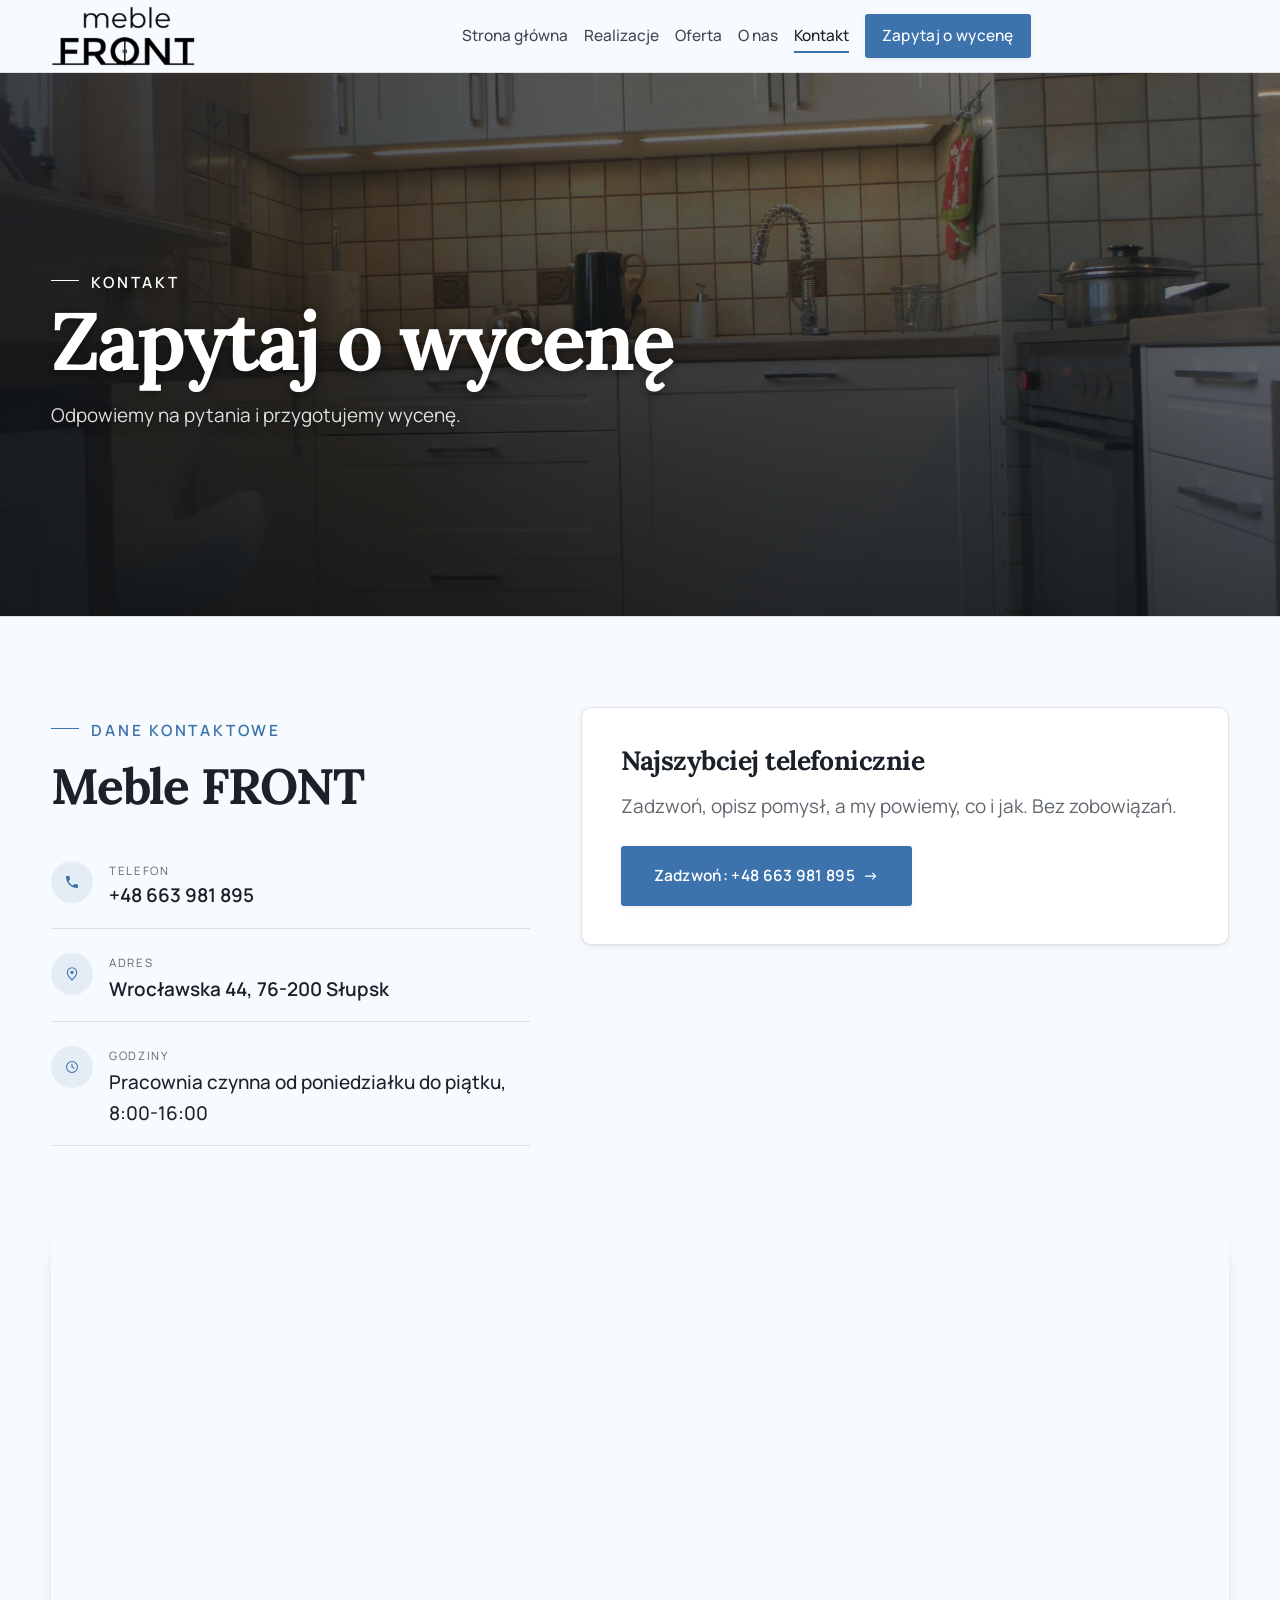
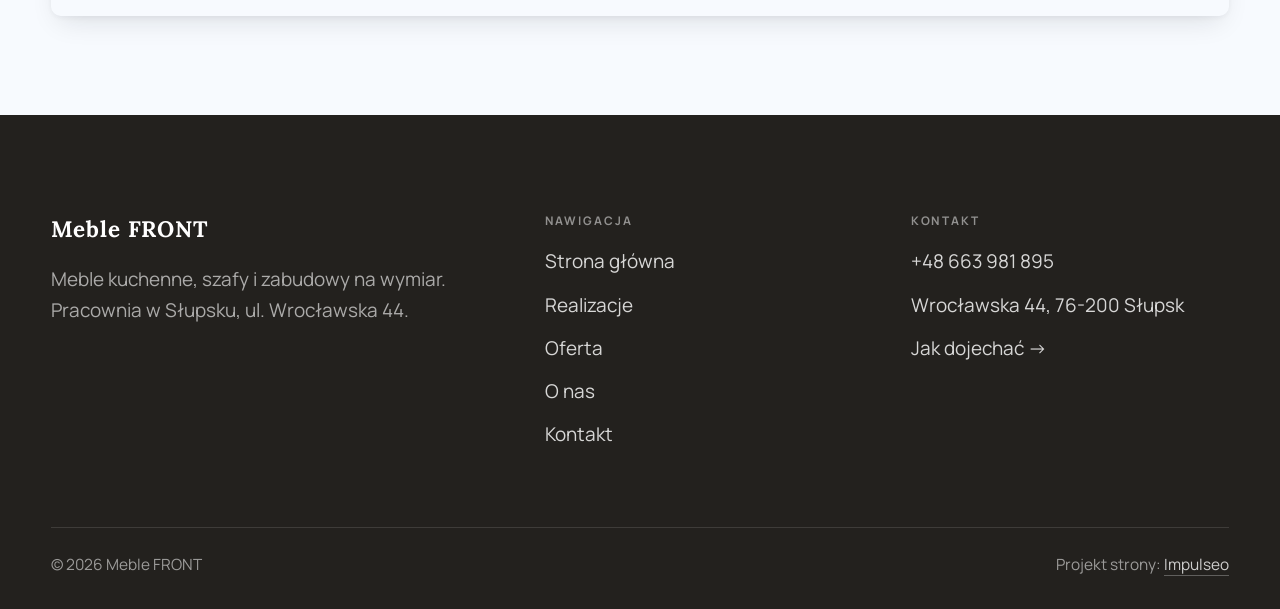
==== kontakt.html @ 60ea79e7 "Strona demo: meble-front-meble-na-wymiar" ====
<!DOCTYPE html>
<html lang="pl">
<head>
<meta charset="UTF-8">
<meta name="viewport" content="width=device-width, initial-scale=1.0">
<title>Kontakt - Meble FRONT</title>
<meta name="description" content="Kontakt Meble FRONT - Wrocławska 44, 76-200 Słupsk">
<link rel="preconnect" href="https://fonts.googleapis.com">
<link rel="preconnect" href="https://fonts.gstatic.com" crossorigin>
<link href="https://fonts.googleapis.com/css2?family=Lora:wght@500;600;700&family=Manrope:wght@400;500;600&display=swap" rel="stylesheet">
<link rel="stylesheet" href="assets/styles.css?v=2">
</head>
<body>

<header class="nav">
  <div class="wrap nav-inner">
    <a class="brand brand-has-logo" href="index.html"><img class="brand-logo" src="img/logo.png" alt="Meble FRONT"></a>
    <nav class="nav-links">
      <a href="index.html">Strona główna</a>
      <a href="realizacje.html">Realizacje</a>
      <a href="oferta.html">Oferta</a>
      <a href="o-nas.html">O nas</a>
      <a href="kontakt.html" class="active">Kontakt</a>
      <a href="kontakt.html" class="btn btn-accent">Zapytaj o wycenę</a>
    </nav>
    <button class="nav-toggle" aria-label="Menu"><span></span><span></span><span></span></button>
  </div>
</header>

<section class="pagehead">
  <img src="img/g5.jpg" alt="Meble FRONT - Zapytaj o wycenę">
  <div class="wrap">
    <span class="eyebrow">Kontakt</span>
    <h1>Zapytaj o wycenę</h1>
    <p>Odpowiemy na pytania i przygotujemy wycenę.</p>
  </div>
</section>
<section>
  <div class="wrap contact-grid">
    <div class="reveal">
      <span class="eyebrow">Dane kontaktowe</span>
      <h2 style="margin:var(--space-4) 0 var(--space-6)">Meble FRONT</h2>
      <div class="info-list">
        <div class="info-row"><div class="ic"><svg class="ico-tel" width="16" height="16" viewBox="0 0 24 24" fill="none" aria-hidden="true"><path d="M6.6 10.8a15.5 15.5 0 0 0 6.6 6.6l2.2-2.2a1 1 0 0 1 1-.24 11.4 11.4 0 0 0 3.6.58 1 1 0 0 1 1 1V20a1 1 0 0 1-1 1A17 17 0 0 1 3 4a1 1 0 0 1 1-1h3.5a1 1 0 0 1 1 1c0 1.25.2 2.46.58 3.6a1 1 0 0 1-.25 1l-2.23 2.2Z" fill="currentColor"/></svg></div><div><div class="lbl">Telefon</div><a class="val" href="tel:+48663981895">+48 663 981 895</a></div></div>
        <div class="info-row"><div class="ic"><svg class="ico-pin" width="16" height="16" viewBox="0 0 24 24" fill="none" aria-hidden="true"><path d="M12 21s7-6.1 7-11.5A7 7 0 0 0 5 9.5C5 14.9 12 21 12 21Z" stroke="currentColor" stroke-width="1.6" fill="none"/><circle cx="12" cy="9.5" r="2.4" fill="currentColor"/></svg></div><div><div class="lbl">Adres</div><div class="val">Wrocławska 44, 76-200 Słupsk</div></div></div>
        <div class="info-row"><div class="ic"><svg class="ico-clock" width="16" height="16" viewBox="0 0 24 24" fill="none" aria-hidden="true"><circle cx="12" cy="12" r="8.2" stroke="currentColor" stroke-width="1.6"/><path d="M12 7.5V12l3.2 1.9" stroke="currentColor" stroke-width="1.6" stroke-linecap="round"/></svg></div><div><div class="lbl">Godziny</div><div class="val" style="font-weight:500">Pracownia czynna od poniedziałku do piątku, 8:00-16:00</div></div></div>
      </div>
    </div>
    <div class="reveal">
      <div class="form">
        <h3 style="margin-bottom:var(--space-4)">Najszybciej telefonicznie</h3>
        <p class="muted" style="margin-bottom:var(--space-5)">Zadzwoń, opisz pomysł, a my powiemy, co i jak. Bez zobowiązań.</p>
        <a href="tel:+48663981895" class="btn btn-accent" style="justify-content:center">Zadzwoń: +48 663 981 895 <span class="arr">→</span></a>
      </div>
    </div>
  </div>
</section>
<section style="padding-top:0">
  <div class="wrap reveal">
    <iframe class="map" title="Meble FRONT - Słupsk" src="https://maps.google.com/maps?q=54.4583692%2C17.0209038&z=15&output=embed" loading="lazy" referrerpolicy="no-referrer-when-downgrade"></iframe>
  </div>
</section>

<footer>
  <div class="wrap">
    <div class="foot-grid">
      <div class="foot-brand">
        <div class="name">Meble FRONT</div>
        <p>Meble kuchenne, szafy i zabudowy na wymiar. Pracownia w Słupsku, ul. Wrocławska 44.</p>
      </div>
      <div class="foot-col">
        <h4>Nawigacja</h4>
        <a href="index.html">Strona główna</a>
        <a href="realizacje.html">Realizacje</a>
        <a href="oferta.html">Oferta</a>
        <a href="o-nas.html">O nas</a>
        <a href="kontakt.html">Kontakt</a>
      </div>
      <div class="foot-col">
        <h4>Kontakt</h4>
        <a href="tel:+48663981895">+48 663 981 895</a>
        <p>Wrocławska 44, 76-200 Słupsk</p>
        <a href="https://www.google.com/maps?cid=947977459326520490" target="_blank" rel="noopener">Jak dojechać →</a>
      </div>
    </div>
    <div class="foot-bot">
      <span>© 2026 Meble FRONT</span>
      <span>Projekt strony: <a class="foot-credit" href="https://impulseo.pl" target="_blank" rel="noopener">Impulseo</a></span>
    </div>
  </div>
</footer>


<script src="assets/main.js"></script>
</body>
</html>
---- assets/styles.css ----
/* ============================================================
   STOLBASZ — premium, architektoniczny B2B fit-out
   Jasna paleta, zero brązu. System wg premium-web-craft.
   Projekt strony: Impulseo (impulseo.pl)
   ============================================================ */

:root{
  /* PALETA — jasna, architektoniczna, chłodna */
  --paper:#F3F1EC;          /* główne tło */
  --paper-2:#E6E3DB;        /* sekcje alternatywne (chłodny jasny szary) */
  --paper-3:#E6E3DB;        /* delikatne wypełnienia */
  --ink:#23211E;            /* tekst główny — chłodny grafit */
  --ink-soft:#43403A;       /* nagłówki drugorzędne */
  --muted:#6C6860;          /* tekst poboczny */
  --line:rgba(35,33,30,.12);/* hairline */
  --accent:#8A6B3C;         /* stonowany petrol-slate — jedyny akcent */
  --accent-d:#6E5430;
  --accent-soft:rgba(138,107,60,.10);
  --dark:#23211E;           /* sekcje ciemne (stopka/CTA) */

  /* HOVER ZDJĘĆ — JEDEN standard dla całego silnika (decyzja K. 04.08.2026, artefakt z wariantami).
     Delikatny zoom 1.02 + rozjaśnienie. Dawne scale(1.05) ODRZUCONE: skakał kadr.
     Spoczynek lekko przygaszony, ale TYLKO tam, gdzie jest mysz (@media hover:hover) —
     na telefonie zdjęcia zostają w pełnej jasności. */
  --img-zoom:1.02;
  --img-rest:brightness(.95) saturate(.99);
  --img-hot:brightness(1.06) saturate(1.05);
  --img-dur:.55s;

  /* ODSTĘPY — skala 4/8 */
  --space-1:4px; --space-2:8px; --space-3:12px; --space-4:16px; --space-5:24px;
  --space-6:32px; --space-7:48px; --space-8:64px; --space-9:96px; --space-10:128px;

  /* TYPOGRAFIA — fluid clamp() (skala podbita 16.07.2026: większe, czytelniejsze litery — uwaga Adama) */
  --text-sm:clamp(.9rem,.87rem + .12vw,1rem);
  --text-base:clamp(1.08rem,1.04rem + .18vw,1.2rem);
  --text-lg:clamp(1.24rem,1.15rem + .34vw,1.44rem);
  --text-h3:clamp(1.34rem,1.22rem + .55vw,1.66rem);
  --text-h2:clamp(2.1rem,1.66rem + 2.1vw,3.1rem);
  --text-h1:clamp(2.9rem,2.1rem + 4vw,5.1rem);

  /* PROMIENIE — architektoniczne, raczej ostre */
  --r-sm:3px; --r-md:6px; --r-lg:10px;

  /* RUCH */
  --ease:cubic-bezier(.25,.46,.45,.94); --dur:.24s;

  /* CIENIE — miękkie, warstwowe */
  --sh-sm:0 1px 2px rgba(16,24,32,.04), 0 2px 8px rgba(16,24,32,.05);
  --sh-md:0 2px 6px rgba(16,24,32,.05), 0 12px 28px -8px rgba(16,24,32,.12);
  --sh-lg:0 6px 14px rgba(16,24,32,.07), 0 26px 56px -18px rgba(16,24,32,.22);

  --hairline:1px solid var(--line);

  --font-display:'Lora',serif;
  --font-body:'Manrope',sans-serif;
}

*{box-sizing:border-box;margin:0;padding:0}
html{scroll-behavior:smooth}
body{
  font-family:var(--font-body);
  font-size:var(--text-base);
  line-height:1.65;
  color:var(--ink);
  background:var(--paper);
  -webkit-font-smoothing:antialiased;
  text-rendering:optimizeLegibility;
}
img{max-width:100%;display:block}
a{color:inherit;text-decoration:none}

.wrap{width:min(92%,1180px);margin-inline:auto}
section{padding-block:clamp(52px,6.5vw,96px)}

h1,h2,h3{font-family:var(--font-display);font-weight:700;line-height:1.08;letter-spacing:-.02em;color:var(--ink)}
h1{font-size:var(--text-h1);letter-spacing:-.035em}
h2{font-size:var(--text-h2);letter-spacing:-.025em}
h3{font-size:var(--text-h3)}
/* MIARA — długość wiersza. WCAG 2.2 SC 1.4.8: max 80 znaków; Butterick: 45–90.
   68ch daje realnie 72–78 znaków polskiego tekstu, czyli z zapasem pod granicą.
   Wcześniej limit miał TYLKO <p> — <li>, <blockquote> i <dd> nie miały żadnego,
   i to jedyny powód, dla którego 23 bloki na dwóch oddanych stronach jadą po
   83–106 znaków w wierszu (pomiar 07.08.2026, bramka `miara`).
   ⚠️ Listy i definicje ograniczamy TYLKO bez klasy: `ul`/`ol` z klasą to u nas
   układ (siatki kafli, menu), a nie tekst ciągły — tam miarę wyznacza układ. */
:root{ --miara:68ch }
p{max-width:min(100%,var(--miara))}
blockquote,
ul:not([class])>li, ol:not([class])>li,
dl:not([class])>dd{max-width:min(100%,var(--miara))}

/* ⚠️ Świadomie BEZ wyjątku `.tile p,.card p,.svc p{max-width:none}`, choć nasuwa się sam:
   te akapity BYŁY już ograniczone (stare `p{max-width:65ch}`), więc „wyjątek" nie odblokowałby
   niczego nowego — tylko ROZLUŹNIŁ stan sprzed zmiany na wszystkich demach naraz.
   `figcaption` żadna z reguł wyżej nie dotyczy, więc też nie potrzebuje zwolnienia. */

/* ŁAMANIE. `balance` wyrównuje długości wierszy w nagłówku, `pretty` pilnuje ostatniego
   wiersza akapitu, żeby nie został w nim jeden wyraz. Obsługiwane od Chrome 117 /
   Safari 17.5; starsze przeglądarki po prostu ignorują tę własność.
   `text-wrap:pretty` nie występowało dotąd ANI RAZ w silniku ani w repo klientów. */
h1,h2,h3,.lead,.lede{text-wrap:balance}
p,li,blockquote,dd{text-wrap:pretty}

.eyebrow{
  font-family:var(--font-body);
  font-size:var(--text-sm);
  font-weight:600;
  letter-spacing:.18em;
  text-transform:uppercase;
  color:var(--accent);
  display:inline-flex;align-items:center;gap:var(--space-3);
}
/* flex:none + margin-top = kreska trzyma się PIERWSZEJ linii. Wcześniej align-items:center
   centrowało ją względem całego bloku i przy zawinięciu (długi kicker typu
   „…WNĘTRZ · LESZNO · OD 2019") druga linia lądowała z brzydkim wcięciem. */
.eyebrow{align-items:flex-start}
.eyebrow>*,.eyebrow{text-wrap:balance}   /* dlugi kicker lamal sie na sierote typu samo „2019" w drugiej linii */
.eyebrow::before{content:"";width:28px;height:1px;background:var(--accent);display:inline-block;flex:none;margin-top:.62em}

.muted{color:var(--muted)}
.lead{font-size:var(--text-lg);line-height:1.55;color:var(--ink-soft);max-width:50ch}

/* ---------- BUTTONS ---------- */
.btn{
  display:inline-flex;align-items:center;gap:var(--space-2);
  font-weight:600;font-size:var(--text-sm);letter-spacing:.02em;
  padding:var(--space-4) var(--space-6);
  border-radius:var(--r-sm);
  transition:transform var(--dur) var(--ease),box-shadow var(--dur) var(--ease),background var(--dur) var(--ease);
  cursor:pointer;border:1px solid transparent;
}
.btn-accent{background:var(--accent);color:#fff;box-shadow:var(--sh-sm)}
.btn-accent:hover{background:var(--accent-d);transform:translateY(-2px);box-shadow:var(--sh-md)}
.btn-accent:active{transform:translateY(0);box-shadow:var(--sh-sm)}
.btn-ghost{background:transparent;color:var(--ink);border-color:var(--line)}
.btn-ghost:hover{border-color:var(--accent);color:var(--accent);transform:translateY(-2px)}
.btn-light{background:#fff;color:var(--ink);box-shadow:var(--sh-sm)}
.btn-light:hover{transform:translateY(-2px);box-shadow:var(--sh-md)}
.btn .arr{transition:transform var(--dur) var(--ease)}
.btn:hover .arr{transform:translateX(4px)}

/* ---------- NAV ---------- */
.nav{
  position:sticky;top:0;z-index:50;
  background:color-mix(in srgb,var(--paper) 88%,transparent);
  backdrop-filter:saturate(140%) blur(10px);
  border-bottom:var(--hairline);
}
.nav-inner{display:flex;align-items:center;justify-content:space-between;gap:var(--space-5);height:72px}
/* ANTY-NACHODZENIE (K. 05.08.2026): długa nazwa firmy + przycisk z pełnym numerem nie mieściły się w pasku
   i flex ściskał linki PONIŻEJ ich treści - "Kontakt" wchodził na ramkę "Zadzwoń +48 ...". Teraz ustępuje
   nazwa marki (skrót wielokropkiem), a menu i przycisk nigdy się nie kurczą ani nie zachodzą na siebie. */
.brand{display:flex;flex-direction:column;line-height:1;min-width:0;flex:0 1 auto}
.brand .name{font-family:var(--font-display);font-weight:800;font-size:1.35rem;letter-spacing:.04em;white-space:nowrap;overflow:hidden;text-overflow:ellipsis}
.brand .sub{font-size:.62rem;letter-spacing:.34em;text-transform:uppercase;color:var(--muted);margin-top:5px;white-space:nowrap;overflow:hidden;text-overflow:ellipsis}
.nav-links{display:flex;align-items:center;gap:var(--space-6);flex:0 0 auto}
.nav-links a{font-size:var(--text-sm);font-weight:500;color:var(--ink-soft);position:relative;padding-block:4px;white-space:nowrap;transition:color var(--dur) var(--ease)}
.nav-links a::after{content:"";position:absolute;left:0;bottom:0;width:0;height:1.5px;background:var(--accent);transition:width var(--dur) var(--ease)}
.nav-links a:hover,.nav-links a.active{color:var(--ink)}
.nav-links a:hover::after,.nav-links a.active::after{width:100%}
.nav-links .btn{padding:var(--space-2) var(--space-5)}
/* przyciski w nav: właściwy kolor (przebij .nav-links a) + bez podkreślenia */
.nav-links a.btn-accent{color:#fff}
.nav-links a.btn-ghost,.nav-links a.btn-light{color:var(--ink)}
.nav-links a.btn::after{display:none}
.nav-toggle{display:none;background:none;border:none;cursor:pointer;flex-direction:column;gap:5px;padding:8px}
.nav-toggle span{width:24px;height:2px;background:var(--ink);transition:var(--dur)}
/* Ciasny zakres MIĘDZY menu mobilnym a pełnym pulpitem: zbijamy odstępy i nazwę marki,
   żeby wszystko zmieściło się naturalnie, zanim w ogóle dojdzie do skracania wielokropkiem. */
@media(max-width:1280px) and (min-width:921px){
  .nav-links{gap:var(--space-4)}
  .nav-links .btn{padding:var(--space-2) var(--space-4)}
  .brand .name{font-size:1.15rem}
}

/* ---------- HERO (split) ---------- */
.hero{position:relative;overflow:hidden;border-bottom:var(--hairline)}
.hero-grid{display:grid;grid-template-columns:1.05fr .95fr;gap:clamp(24px,4vw,60px);align-items:center;
  padding-block:clamp(36px,4.5vw,64px)}
.hero-copy .eyebrow{margin-bottom:var(--space-5)}
.hero-copy h1{margin-bottom:var(--space-5)}
.hero-copy .lead{margin-bottom:var(--space-7)}
.hero-actions{display:flex;flex-wrap:wrap;gap:var(--space-4)}
.hero-art{position:relative;aspect-ratio:4/3;border-radius:var(--r-lg);overflow:hidden;box-shadow:var(--sh-lg)}
.hero-art img{width:100%;height:100%;object-fit:cover}
.hero-art::after{content:"";position:absolute;inset:0;background:linear-gradient(180deg,transparent 55%,rgba(18,24,28,.28))}
.hero-badge{position:absolute;left:var(--space-5);bottom:var(--space-5);z-index:2;
  background:rgba(252,252,251,.94);backdrop-filter:blur(4px);
  border-radius:var(--r-md);padding:var(--space-4) var(--space-5);box-shadow:var(--sh-md);max-width:78%}
.hero-badge strong{display:block;font-family:var(--font-display);font-size:1rem;letter-spacing:-.01em}
.hero-badge span{font-size:var(--text-sm);color:var(--muted)}

/* ---------- HERO duży / kinowy (strona główna) ---------- */
.hero-cine{position:relative;min-height:clamp(560px,82vh,840px);min-height:clamp(560px,82svh,840px);display:flex;align-items:center;overflow:hidden;border-bottom:var(--hairline)}
.hero-cine>img{position:absolute;inset:0;width:100%;height:100%;object-fit:cover;z-index:0}
.hero-cine::after{content:"";position:absolute;inset:0;z-index:1;
  background:linear-gradient(95deg,rgba(13,18,23,.86) 0%,rgba(13,18,23,.64) 32%,rgba(13,18,23,.24) 62%,rgba(13,18,23,.04) 100%)}
.hero-cine .wrap{position:relative;z-index:2;padding-block:var(--space-8)}
.hero-cine .hero-copy{max-width:660px}
.hero-cine .eyebrow{color:#fff;margin-bottom:var(--space-5)}
.hero-cine .eyebrow::before{background:#fff}
.hero-cine h1{color:#fff;margin-bottom:var(--space-5);font-size:clamp(2.9rem,2rem + 4.4vw,5.2rem);text-wrap:balance}
.hero-cine .lead{color:rgba(255,255,255,.92);max-width:48ch;margin-bottom:var(--space-7)}
.hero-cine .hero-actions{display:flex;flex-wrap:wrap;gap:var(--space-4)}
/* NISKIE OKNO (laptop z dokiem i paskami przeglądarki ma ~700-780 px wysokości widoku):
   H1 do 5.2rem + długi lead nie mieściły się i przyciski wypadały POD krawędź ekranu -
   klient widział stronę bez ani jednego CTA. Skalujemy w dół, zamiast przycinać treść. */
@media(min-width:821px) and (max-height:820px){
  .hero-cine{min-height:clamp(520px,94svh,780px)}
  .hero-cine .wrap{padding-block:var(--space-6)}
  .hero-cine h1{font-size:clamp(2.2rem,1.5rem + 2.6vw,3.6rem);margin-bottom:var(--space-4)}
  .hero-cine .eyebrow{margin-bottom:var(--space-4)}
  .hero-cine .lead{margin-bottom:var(--space-5);max-width:44ch}
}
@media(max-width:680px){
  .hero-cine{min-height:clamp(520px,76vh,640px);min-height:clamp(520px,76svh,640px);align-items:flex-end}
  .hero-cine::after{background:linear-gradient(0deg,rgba(13,18,23,.9) 6%,rgba(13,18,23,.45) 55%,rgba(13,18,23,.25) 100%)}
  .hero-cine .wrap{padding-bottom:var(--space-9)}
  /* TELEFON (~90% oglądających): lead potrafił zająć 8 linii i zepchnąć CTA poza pierwszy ekran.
     Zwężamy interlinię i skalę - treści nie ucinamy, bo to ona sprzedaje. */
  .hero-cine .lead{font-size:.98rem;line-height:1.5;margin-bottom:var(--space-5)}
  .hero-cine .eyebrow{font-size:.72rem;letter-spacing:.13em;margin-bottom:var(--space-4)}
  .hero-cine .eyebrow::before{width:20px}
  .hero-cine h1{margin-bottom:var(--space-4)}
}

/* full-bleed hero variant (podstrony) */
.pagehead{position:relative;min-height:46vh;min-height:46svh;display:flex;align-items:flex-end;overflow:hidden;border-bottom:var(--hairline)}
.pagehead img{position:absolute;inset:0;width:100%;height:100%;object-fit:cover}
.pagehead::after{content:"";position:absolute;inset:0;background:linear-gradient(180deg,rgba(18,24,28,.25),rgba(18,24,28,.62))}
.pagehead .wrap{position:relative;z-index:2;padding-block:var(--space-9);color:#fff}
.pagehead h1{color:#fff;max-width:18ch}
.pagehead .eyebrow{color:#fff}
.pagehead .eyebrow::before{background:#fff}
.pagehead p{color:rgba(255,255,255,.86);margin-top:var(--space-4);max-width:54ch}

/* ---------- STRIP (pasek skrótów / liczby) ---------- */
.strip{background:var(--dark);color:#fff}
/* PASEK HASEŁ — standard 04.08.2026 (decyzja K.): 5 haseł w JEDNYM rzędzie, tekst WYŚRODKOWANY,
   węższe marginesy boczne niż reszta strony (pasek ma iść szerzej), równe wysokości kolumn. */
.strip .wrap{width:min(96%,1440px);display:grid;grid-template-columns:repeat(5,1fr);
  gap:var(--space-5);padding-block:var(--space-7);align-items:stretch}
.strip .item .k{font-family:var(--font-display);font-size:clamp(1.05rem,.82rem + .85vw,1.55rem);
  font-weight:800;letter-spacing:-.02em;color:#fff;line-height:1.18;text-wrap:balance}
.strip .item .v{font-size:var(--text-sm);color:rgba(255,255,255,.66);margin-top:var(--space-2);line-height:1.4}
.strip .item{border-left:2px solid var(--accent);padding-inline:var(--space-4);
  text-align:center;display:flex;flex-direction:column;justify-content:center}
/* liczba kolumn = liczba haseł, żeby ostatnie nie zostawało samo w drugim rzędzie.
   Klasę n-N nadaje multipage.py; domyślnie (bez klasy) pasek jest 5-kolumnowy. */
.strip.n-2 .wrap{grid-template-columns:repeat(2,1fr)}
.strip.n-3 .wrap{grid-template-columns:repeat(3,1fr)}
.strip.n-4 .wrap{grid-template-columns:repeat(4,1fr);gap:var(--space-6)}
.strip.n-4 .item .k{font-size:clamp(1.3rem,1rem + 1.1vw,2rem)}
.strip.n-6 .wrap{grid-template-columns:repeat(6,1fr);gap:var(--space-4)}
.strip.n-6 .item .k{font-size:clamp(.98rem,.8rem + .7vw,1.35rem)}
/* równe łamanie: zamiast "długa linia + jedno słowo" obie linie zbliżonej długości */
.strip .item .k{text-wrap:balance}

/* ---------- SECTION HEAD ---------- */
.head{max-width:48rem;margin-bottom:var(--space-8)}
.head.center{margin-inline:auto;text-align:center}
.head .eyebrow{margin-bottom:var(--space-4)}
.head h2{margin-bottom:var(--space-4)}
.head p{color:var(--muted);font-size:var(--text-lg);line-height:1.55}
.head.center p{margin-inline:auto}

/* ---------- INTRO SPLIT ---------- */
.split{display:grid;grid-template-columns:.92fr 1.08fr;gap:clamp(28px,5vw,80px);align-items:center}
.split.rev{grid-template-columns:1.08fr .92fr}
.split.rev .split-art{order:-1}
.split-art{position:relative;aspect-ratio:5/4;border-radius:var(--r-lg);overflow:hidden;box-shadow:var(--sh-lg)}
.split-art img{width:100%;height:100%;object-fit:cover}
.split-copy h2{margin-bottom:var(--space-5)}
.split-copy p+p{margin-top:var(--space-4)}
.split-copy .btn{margin-top:var(--space-6)}

/* ---------- SERVICES (zakres) ---------- */
.svc-grid{display:grid;grid-template-columns:repeat(auto-fit,minmax(280px,1fr));gap:var(--space-5)}
.svc{background:#fff;border:var(--hairline);border-radius:var(--r-md);padding:var(--space-7) var(--space-6);
  transition:transform var(--dur) var(--ease),box-shadow var(--dur) var(--ease),border-color var(--dur) var(--ease);
  position:relative;overflow:hidden}
.svc::before{content:"";position:absolute;left:0;top:0;width:3px;height:0;background:var(--accent);transition:height var(--dur) var(--ease)}
.svc:hover{transform:translateY(-4px);box-shadow:var(--sh-md);border-color:transparent}
.svc:hover::before{height:100%}
.svc .ic{font-family:var(--font-display);font-size:.8rem;font-weight:700;letter-spacing:.12em;color:var(--accent);margin-bottom:var(--space-4)}
.svc h3{margin-bottom:var(--space-3);font-size:1.22rem}
.svc p{color:var(--muted);font-size:var(--text-base);line-height:1.6}

/* big detailed service rows */
.svc-row{display:grid;grid-template-columns:.8fr 1.2fr;gap:clamp(20px,4vw,60px);align-items:center;padding-block:var(--space-8)}
.svc-row+.svc-row{border-top:var(--hairline)}
.svc-row.rev{grid-template-columns:1.2fr .8fr}
/* Naprzemienny układ wierszy oferty: co drugi wiersz ma zdjęcie po PRAWEJ.
   Było `order:-1` — martwy kod, bo zdjęcie i tak jest pierwszym dzieckiem w HTML,
   więc wszystkie wiersze wyglądały identycznie (zdjęcie zawsze z lewej), a `rev`
   zmieniało tylko szerokość kolumn. Znalezione 29.07.2026 przy różnicowaniu kierunków
   animacji (pomiar pozycji: art.mid 390/502 przy row.mid 756 — zawsze lewa strona). */
.svc-row.rev .svc-row-art{order:2}
.svc-row-art{aspect-ratio:4/3;border-radius:var(--r-md);overflow:hidden;box-shadow:var(--sh-md)}
.svc-row-art img{width:100%;height:100%;object-fit:cover}
.svc-row h3{font-size:1.5rem;margin-bottom:var(--space-4)}
.svc-row .num{font-family:var(--font-display);font-size:.85rem;font-weight:700;letter-spacing:.14em;color:var(--accent);display:block;margin-bottom:var(--space-3)}
.svc-row ul{list-style:none;margin-top:var(--space-4);display:flex;flex-direction:column;gap:var(--space-2)}
.svc-row li{position:relative;padding-left:var(--space-5);color:var(--muted);font-size:var(--text-base)}
.svc-row li::before{content:"";position:absolute;left:0;top:.62em;width:8px;height:1px;background:var(--accent)}

/* ---------- GALLERY (realizacje) ---------- */
.gallery{display:grid;grid-template-columns:repeat(12,1fr);gap:var(--space-4);grid-auto-rows:200px}
/* GALERIA MASONRY — pionowe zdjęcia (portrety beauty/wellness) bez przycinania: kolumny, height auto */
.gallery-masonry{column-count:3;column-gap:var(--space-4)}
@media(max-width:900px){.gallery-masonry{column-count:2}}
@media(max-width:560px){.gallery-masonry{column-count:1}}
.gallery-masonry .m-tile{break-inside:avoid;margin:0 0 var(--space-4);padding:0;position:relative;overflow:hidden;border-radius:var(--r-md);border:1px solid var(--line)}
.gallery-masonry .m-tile img{width:100%;height:auto;display:block}
.gallery-masonry .m-tile .cap{position:absolute;left:0;right:0;bottom:0;padding:var(--space-4);color:#fff;background:linear-gradient(0deg,rgba(0,0,0,.55),transparent);font-size:var(--text-sm)}
.gallery-masonry .m-tile .cap small{display:block;font-weight:400;opacity:.78;letter-spacing:.04em;text-transform:uppercase;font-size:.66rem;margin-top:3px}
.tile{position:relative;overflow:hidden;border-radius:var(--r-md);box-shadow:var(--sh-sm);
  transition:transform var(--dur) var(--ease),box-shadow var(--dur) var(--ease)}
.tile img{width:100%;height:100%;object-fit:cover;
  transition:transform var(--img-dur) var(--ease),filter var(--img-dur) var(--ease)}
.tile:hover{box-shadow:var(--sh-md)}
.tile .cap{position:absolute;left:0;right:0;bottom:0;padding:var(--space-5) var(--space-4) var(--space-4);
  background:linear-gradient(transparent,rgba(18,24,28,.78));color:#fff;
  font-size:var(--text-sm);font-weight:600;letter-spacing:.01em;
  opacity:0;transform:translateY(8px);transition:var(--dur) var(--ease)}
.tile:hover .cap{opacity:1;transform:translateY(0)}
.tile .cap small{display:block;font-weight:400;opacity:.78;letter-spacing:.04em;text-transform:uppercase;font-size:.66rem;margin-top:3px}
/* bento spans */
.t-wide{grid-column:span 6}
.t-tall{grid-column:span 6;grid-row:span 2}
.t-std{grid-column:span 6}
.t-third{grid-column:span 4}
.t-two3{grid-column:span 8}

/* ---------- TRUST / WIARYGODNOŚĆ ---------- */
.trust{background:var(--paper-2)}
.trust-grid{display:grid;grid-template-columns:repeat(auto-fit,minmax(240px,1fr));gap:var(--space-5);margin-top:var(--space-7)}
.trust-card{background:#fff;border-radius:var(--r-md);padding:var(--space-7) var(--space-6);box-shadow:var(--sh-sm);border-top:3px solid var(--accent)}
.trust-card .big{font-family:var(--font-display);font-size:clamp(1.8rem,1.3rem + 1.6vw,2.6rem);font-weight:800;letter-spacing:-.02em;color:var(--ink);line-height:1}
.trust-card h3{font-size:1.12rem;margin:var(--space-3) 0 var(--space-2)}
.trust-card p{color:var(--muted);font-size:var(--text-base);line-height:1.55}

/* ---------- CTA band ---------- */
.cta{background:var(--dark);color:#fff;position:relative;overflow:hidden}
/* telefon w CTA: na ciemnym tle biały (domyślnie), rodziny z JASNYM tłem CTA
   nadpisują to u siebie - wcześniej kolor siedział w stylu inline i wygrywał z rodziną. */
.cta .btn-ghost-cta{color:#fff;border-color:rgba(255,255,255,.3)}
.cta .wrap{display:grid;grid-template-columns:1.4fr .6fr;gap:var(--space-7);align-items:center;position:relative;z-index:2}
.cta h2{color:#fff;max-width:20ch}
.cta p{color:rgba(255,255,255,.74);margin-top:var(--space-4)}
.cta-actions{display:flex;flex-direction:column;gap:var(--space-3);align-items:flex-start}
.cta::before{content:"";position:absolute;right:-80px;top:-80px;width:360px;height:360px;border-radius:50%;
  background:radial-gradient(circle,var(--accent-soft),transparent 70%)}

/* ---------- CONTACT ---------- */
.contact-grid{display:grid;grid-template-columns:.85fr 1.15fr;gap:clamp(28px,4vw,56px);align-items:start}
.info-list{display:flex;flex-direction:column;gap:var(--space-2)}
.info-row{display:flex;gap:var(--space-4);align-items:flex-start;padding-block:var(--space-4);border-bottom:var(--hairline)}
.info-row .ic{flex:none;width:42px;height:42px;display:grid;place-items:center;border-radius:50%;
  background:var(--accent-soft);color:var(--accent);font-size:1.05rem}
.info-row .lbl{font-size:.72rem;letter-spacing:.14em;text-transform:uppercase;color:var(--muted)}
.info-row .val{font-weight:600;font-size:var(--text-base);margin-top:2px}
.info-row a.val:hover{color:var(--accent)}
.map{border:none;border-radius:var(--r-lg);box-shadow:var(--sh-md);width:100%;height:100%;min-height:380px;filter:grayscale(.2) contrast(1.02)}
.form{background:#fff;border:var(--hairline);border-radius:var(--r-lg);padding:clamp(24px,3vw,40px);box-shadow:var(--sh-sm)}
.form .fld{margin-bottom:var(--space-5)}
.form label{display:block;font-size:var(--text-sm);font-weight:600;margin-bottom:var(--space-2)}
.form input,.form textarea{width:100%;font-family:inherit;font-size:var(--text-base);color:var(--ink);
  padding:var(--space-4);border:var(--hairline);border-radius:var(--r-sm);background:var(--paper);transition:border-color var(--dur)}
.form input:focus,.form textarea:focus{outline:none;border-color:var(--accent);background:#fff}
.form textarea{resize:vertical;min-height:120px}
.form .note{font-size:var(--text-sm);color:var(--muted);margin-top:var(--space-3)}

/* ---------- FOOTER ---------- */
footer{background:var(--dark);color:#fff;padding-block:var(--space-9) var(--space-6)}
.foot-grid{display:grid;grid-template-columns:1.4fr 1fr 1fr;gap:var(--space-7);margin-bottom:var(--space-8)}
.foot-brand .name{font-family:var(--font-display);font-weight:800;font-size:1.4rem;letter-spacing:.04em}
.foot-brand p{color:rgba(255,255,255,.62);margin-top:var(--space-4);font-size:var(--text-base);max-width:38ch}
.foot-col h4{font-size:.74rem;letter-spacing:.16em;text-transform:uppercase;color:rgba(255,255,255,.5);margin-bottom:var(--space-4)}
.foot-col a,.foot-col p{display:block;color:rgba(255,255,255,.82);font-size:var(--text-base);margin-bottom:var(--space-3)}
.foot-col a:hover{color:#fff}
.foot-bot{border-top:1px solid rgba(255,255,255,.12);padding-top:var(--space-5);display:flex;justify-content:space-between;flex-wrap:wrap;gap:var(--space-3);
  font-size:var(--text-sm);color:rgba(255,255,255,.55)}
.foot-bot a:hover{color:#fff}
/* Podpis w stopce = klikalny link do impulseo.pl (31.07.2026). Ma być WIDOCZNIE klikalny,
   ale nie krzyczeć - stąd sam kolor jaśniejszy + delikatne podkreślenie na najeździe. */
.foot-bot a.foot-credit{color:rgba(255,255,255,.78);text-decoration:none;border-bottom:1px solid rgba(255,255,255,.28)}
.foot-bot a.foot-credit:hover{color:#fff;border-bottom-color:#fff}

/* ---------- REVEAL ---------- */
.reveal{opacity:0;transform:translateY(22px);transition:opacity .6s var(--ease),transform .6s var(--ease)}
.reveal.in{opacity:1;transform:none}

/* ---------- RESPONSIVE ---------- */
@media(max-width:920px){
  .hero-grid,.split,.split.rev,.svc-row,.svc-row.rev,.cta .wrap,.contact-grid,.foot-grid{grid-template-columns:1fr}
  .split.rev .split-art,.svc-row.rev .svc-row-art{order:0}
  .hero-art{aspect-ratio:16/10;max-height:420px}
  .strip .wrap,.strip.n-2 .wrap,.strip.n-3 .wrap,.strip.n-4 .wrap,.strip.n-6 .wrap{grid-template-columns:repeat(2,1fr);gap:var(--space-6)}
  .strip .item .k,.strip.n-6 .item .k{font-size:clamp(1.3rem,1.1rem + 1vw,2rem)}
  .gallery{grid-auto-rows:180px}
  .t-wide,.t-tall,.t-std,.t-third,.t-two3{grid-column:span 6}
  .t-tall{grid-row:span 1}
  .cta-actions{flex-direction:row;flex-wrap:wrap}
  .foot-grid{gap:var(--space-6)}
}
@media(max-width:680px){
  .nav-links{position:fixed;inset:72px 0 auto 0;background:var(--paper);flex-direction:column;align-items:stretch;
    gap:0;padding:var(--space-4) 6%;border-bottom:var(--hairline);box-shadow:var(--sh-md);
    transform:translateY(-120%);transition:transform var(--dur) var(--ease)}
  .nav-links.open{transform:translateY(0)}
  .nav-links a{padding-block:var(--space-4);border-bottom:var(--hairline)}
  .nav-links .btn{margin-top:var(--space-3);justify-content:center}
  .nav-toggle{display:flex}
  .strip .wrap,.strip.n-2 .wrap,.strip.n-3 .wrap,.strip.n-4 .wrap,.strip.n-6 .wrap{grid-template-columns:1fr}
  .gallery{grid-template-columns:repeat(6,1fr)}
  .foot-grid{grid-template-columns:1fr}
}
@media(prefers-reduced-motion:reduce){
  *{animation-duration:.01ms!important;transition:none!important}
  .reveal{opacity:1!important;transform:none!important}
  html{scroll-behavior:auto}
}

/* ============================================================
   PREMIUM LAYER — destylat deep-researchu branż (anty-AI, spokój).
   Zmienne STOLBASZ (--accent/--ink/--paper/--line/--dark). Ruch ledwo
   zauważalny, krzywa cubic-bezier(.16,.84,.44,1); prefers-reduced-motion
   pokryte blanketem wyżej. Karty hairline zamiast cieni = #1 sygnał „nie-AI".
   ============================================================ */

/* więcej oddechu między sekcjami (liderzy: 110-130px) */
section{padding-block:clamp(64px,8vw,128px)}

/* 1) Aksamitny reveal — dłuższa, miękka krzywa zamiast „skoku" */
.reveal{transition:opacity .9s cubic-bezier(.16,.84,.44,1),transform .9s cubic-bezier(.16,.84,.44,1);will-change:opacity,transform}
/* stagger TYLKO w galerii (tam pozycja = porządek dzieci) */
.gallery .reveal:nth-child(2){transition-delay:.07s}
.gallery .reveal:nth-child(3){transition-delay:.14s}
.gallery .reveal:nth-child(4){transition-delay:.21s}
.gallery .reveal:nth-child(5){transition-delay:.28s}
.gallery .reveal:nth-child(6){transition-delay:.35s}

/* 2) Hero STATYCZNY na .hero-cine — Ken Burns CAŁKIEM WYŁĄCZONY 26.06 (3. zgłoszenie Szymona).
   GENEZA: animowanie scale na <img> hero z teksturami (cegły/framugi) re-samplinguje obraz
   klatka po klatce → na części ekranów drobne drganie/shimmer = „heroshot się trzęsie".
   translateY usunięto wcześniej, scale-only + will-change/GPU NIE wystarczyły do GWARANCJI gładkości.
   Krzysztof zażądał pewności („make sure, że błąd się nie pojawi") > efekt. Zero animacji = 0% drgania.
   Delikatny zoom zostaje TYLKO w pełnoekranowych hero gastro/studio (hg-bg/hs-bg — tło, inny
   mechanizm, chwalone, nigdy nie zgłaszane). NIE wracać do KB na .hero-cine bez realnego testu
   na sprzęcie klienta — to ryzyko regresji „trzęsienia”. */
/* BEZPIECZNY "wow" na hero = jednorazowy FADE-IN (opacity), nie zoom.
   opacity nie dotyka bitmapy → gładkie na KAŻDYM zdjęciu/ekranie/GPU, zero ryzyka migotania.
   Geometryczny ruch (scale/translate) na .hero-cine jest ZAKAZANY (bramka pilnuje). */
@keyframes heroFade{from{opacity:0}to{opacity:1}}
.hero-cine>img{transform:none;animation:heroFade 1.1s ease-out both}

/* 3) Akcentowy hairline pod nagłówkiem sekcji, który „rysuje się" przy wejściu */
.head h2{position:relative;padding-bottom:18px}
.head h2::after{content:"";position:absolute;left:0;bottom:0;height:1px;width:0;background:var(--accent);transition:width 1s cubic-bezier(.16,.84,.44,1) .15s}
.head.center h2::after{left:50%;transform:translateX(-50%)}
.head.reveal.in h2::after,.head.center.reveal.in h2::after{width:54px}

/* 4) Karty HAIRLINE zamiast cieni/zaokrągleń (najmocniejszy anty-AI detal) */
.svc{background:transparent;border:1px solid var(--line);border-radius:var(--r-sm);box-shadow:none}
.svc:hover{box-shadow:none;border-color:var(--accent);transform:translateY(-3px)}
.trust-card{background:transparent;box-shadow:none;border:1px solid var(--line);border-top:2px solid var(--accent);border-radius:var(--r-sm)}
.tile{box-shadow:none;border-radius:var(--r-sm)}
.tile:hover{box-shadow:none}

/* 5) Sticky-nav kondensuje się po przewinięciu (sygnał dopracowania) */
.nav{transition:box-shadow .4s ease,background .4s ease}
.nav.is-stuck{box-shadow:0 1px 0 var(--line),0 14px 30px -24px rgba(0,0,0,.45)}
.nav-inner{transition:height .35s var(--ease)}
.nav.is-stuck .nav-inner{height:60px}

/* 6) MANIFESTO — pełnoekranowy cytat-bohater (zastępuje generyczne „Dlaczego my") */
.manifesto{background:var(--paper-2);text-align:center}
.manifesto .wrap{max-width:60rem}
.manifesto p{font-family:var(--font-display);font-style:italic;font-size:clamp(1.6rem,1rem + 2.4vw,2.8rem);line-height:1.32;color:var(--ink-soft);margin-inline:auto;max-width:26ch;position:relative;padding-top:var(--space-8)}
.manifesto p::before{content:"";position:absolute;top:0;left:50%;transform:translateX(-50%);width:54px;height:1px;background:var(--accent)}
.manifesto p span{color:var(--accent);font-style:italic}

/* 7) GATEWAYS — 3 duże bramy-zdjęcia (zamiast paska menu usług) */
.gateways{display:grid;grid-template-columns:repeat(3,1fr);gap:var(--space-4)}
.gateway{position:relative;aspect-ratio:3/4;overflow:hidden;border-radius:var(--r-sm);display:block}
.gateway img{width:100%;height:100%;object-fit:cover;
  transition:transform var(--img-dur) var(--ease),filter var(--img-dur) var(--ease)}
.gateway::after{content:"";position:absolute;inset:0;background:linear-gradient(180deg,transparent 38%,rgba(18,24,28,.74))}
/* ===== HOVER ZDJĘĆ — jedno miejsce dla WSZYSTKICH kafli ze zdjęciem (K. 04.08.2026) ===== */
@media(hover:hover){
  .tile img,.gateway img,.m-tile img{filter:var(--img-rest)}
  .tile:hover img,
  .gateway:hover img,
  .m-tile:hover img{transform:scale(var(--img-zoom));filter:var(--img-hot)}
}
.m-tile img{transition:transform var(--img-dur) var(--ease),filter var(--img-dur) var(--ease)}
.gateway .g-ttl{position:absolute;left:0;right:0;bottom:0;z-index:2;padding:var(--space-6) var(--space-5);color:#fff;font-family:var(--font-display);font-size:1.45rem;letter-spacing:-.01em;line-height:1.15}
.gateway .g-ttl small{display:block;font-family:var(--font-body);font-size:var(--text-sm);font-weight:400;opacity:.82;letter-spacing:.03em;margin-top:5px}
@media(max-width:760px){.gateways{grid-template-columns:1fr}.gateway{aspect-ratio:16/10}}

/* 8) LOGO klienta w nagłówku (gdy podane --logo) */
/* 52px domyślnie (feedback Bartka 06.07.2026: 40px ginęło, uwaga padła 3x; ~56px sprawdzone na żywym demie anna-borowiec-makeup) */
.brand-logo{height:64px;width:auto;max-width:300px;object-fit:contain;display:block}
.nav.is-stuck .brand-logo{height:52px}
@media(max-width:680px){.brand-logo{height:46px;max-width:210px}}


/* === RWD: nagłówki na wąskich ekranach (dodane 17.07.2026 razem z fixem clamp) ===
   Po przywróceniu działania clamp() dolna granica --text-h1 (2.9rem) rozpychała
   dokument przy długich polskich słowach na telefonach. Tu ją zjeżdżamy. */
@media (max-width:560px){
  :root{
    --text-h1:clamp(1.9rem, 1.15rem + 4.4vw, 2.7rem);
    --text-h2:clamp(1.5rem, 1rem + 3vw, 2.1rem);
  }
  .hero-cine h1{font-size:clamp(1.9rem, 1.15rem + 4.4vw, 2.7rem)}
  h1,h2{overflow-wrap:break-word}
}

/* GODZINY (godziny_grid z briefu) — dzień po lewej, godziny po prawej. Wcześniej BRAK stylu
   powodował sklejenie "Poniedziałek-Piątek8:00-20:00" (dodane 2026-07-21). Neutralne dla dem bez grafiku. */
.godz{display:flex;flex-direction:column;gap:2px;max-width:440px;margin-top:8px}
.godz-row{display:flex;justify-content:space-between;align-items:baseline;gap:24px;padding:10px 0;border-bottom:1px solid var(--line)}
.godz-row:last-child{border-bottom:0}
.godz-row b{font-weight:600;color:var(--ink)}
.godz-row span{color:var(--muted);white-space:nowrap}

/* === FAQ (lekcja 08.08.2026) ===
   Sekcja faq_klinika() trafia NIE tylko do rodziny „klinika" (multipage.py: także układ FACHOWCY),
   a style leżały wyłącznie w families/klinika.css — u hydraulika/dekarza FAQ renderowało się jako
   goła lista <details> z domyślnym trójkącikiem przeglądarki (wpadka: demo Instalatorstwo Gała).
   Dlatego baza. Rodzina może to nadpisać na wierzchu. */
.faq-list{max-width:48rem;margin:var(--space-8) auto 0;display:flex;flex-direction:column;gap:var(--space-3)}
.faq-item{border:1px solid var(--line);border-radius:var(--r-md);background:var(--paper);padding:var(--space-4) var(--space-5)}
.faq-item summary{font-family:var(--font-display);font-weight:600;color:var(--ink);cursor:pointer;list-style:none;display:flex;justify-content:space-between;gap:1rem}
.faq-item summary::-webkit-details-marker{display:none}
.faq-item summary::after{content:"+";color:var(--accent-d);font-weight:700;font-size:1.2rem;line-height:1}
.faq-item[open] summary::after{content:"-"}
.faq-item p{color:var(--ink-soft);font-size:var(--text-base);line-height:1.6;margin:var(--space-3) 0 0}

/* === rodzina: rzemioslo === */
/* ============================================================
   RODZINA: RZEMIOSŁO — stolarstwo, meble na wymiar, kamieniarstwo,
   granit, parapety, wnętrza premium (skórki: wood, stone, lux, modern).

   GENEZA (05.08.2026): ta rodzina była zmapowana w multipage.py (FAMILY),
   ale NIE MIAŁA pliku wyglądu — a silnik dokleja go tylko, jeśli istnieje.
   Skutek: meble, stolarka i kamieniarstwo dostawały NAJUBOŻSZY wariant
   strony w całym silniku (goły base), podczas gdy „fachowcy" mieli 181 linii
   wzbogacenia. Licznik próśb @claude (zmiany-raport.py) pokazał to jako
   największe skupisko skarg: „zrób w stylu Murago", „to jest strasznie
   monotonne i nudne", „przyłóż się", „proporcje się nie zgadzają, zbyt mały
   tekst", „układ naprzemienny", „mało przestrzeni zapełnionej".

   IDEA: rzemiosło sprzedaje się MATERIAŁEM i DETALEM, nie szybkością dojazdu.
   Stąd: duże kadry, powietrze wokół treści, editorial zamiast kart z ramkami,
   naprzemienny rytm sekcji. Zero nowych klas HTML — stylujemy to, co silnik
   już generuje (split / gateways / gallery / hero-cine), więc plik jest
   w 100% addytywny: nie dotyka innych rodzin i nie wymaga zmian w Pythonie.

   ⚠️ NIE RUSZAĆ: paska haseł (.strip .k/.v — reguła K. z 04.08: 5 obok siebie,
   wyśrodkowane) ani hoveru zdjęć (zoom 1.02 z base.css). Oba są ustalone.
   ============================================================ */

/* --- HERO: więcej powietrza, mocniejszy kontrast wielkości ---------------
   Agata/Mateusz wielokrotnie: „zbyt mały tekst", „mało przestrzeni".
   Rzemiosło znosi duży, spokojny nagłówek — to nie jest strona awaryjna. */
.hero-copy .lead{max-width:52ch;font-size:var(--text-lg);line-height:1.6}
.hero-copy h1{letter-spacing:-.025em;line-height:1.02}
.hero-copy .eyebrow{letter-spacing:.24em}
.hero-actions{margin-top:var(--space-7)}

/* --- SPLIT: rytm naprzemienny --------------------------------------------
   Mateusz wprost: „Zakres usług ma mieć układ naprzemienny". Co druga sekcja
   split odwraca kolumny — obraz raz z lewej, raz z prawej. Na wąskim ekranie
   kolejność wraca do naturalnej (opis pod zdjęciem). */
.split{gap:clamp(var(--space-6),5vw,var(--space-9));align-items:center}
.split:nth-of-type(even) .split-art{order:2}
.split:nth-of-type(even) .split-copy{order:1}
.split-copy h2{margin-bottom:var(--space-4)}
.split-copy p{max-width:56ch;line-height:1.7}
.split-art img{border-radius:var(--r-md)}
@media (max-width:860px){
  .split:nth-of-type(even) .split-art,
  .split:nth-of-type(even) .split-copy{order:initial}
}

/* --- GATEWAYS (kafle „Meble / Kuchnie / Szafy") --------------------------
   ⚠️ NIE STYLUJEMY. Sprawdzone wzrokowo 05.08.2026: .gateway to NIE karta
   tekstowa, tylko link-kafel ze zdjęciem (aspect-ratio 3/4, gradient, tytuł
   w bezwzględnym pozycjonowaniu na dole). Próba zrobienia z nich „editorial"
   (hairline + padding + przezroczyste tło) rozbiła komponent: kreski wisiały
   w pustce nad zdjęciami. Base.css robi to dobrze - zostawiamy.
   Jedyne, co dokładamy, to więcej powietrza między kaflami. */
.gateways{gap:var(--space-5)}

/* --- GALERIA: materiał na pierwszym planie -------------------------------
   Rzemiosło ocenia się z bliska, więc podnosimy rangę PODPISU (co to za
   materiał, co za detal) i dajemy kadrom trochę oddechu.
   ⚠️ CELOWO NIE ruszamy siatki galerii: silnik ma własny system proporcji
   (.tile z t-third / t-two3 + masonry dla zdjęć pionowych — patrz reguła
   „dopasuj proporcje"). Nadpisanie grid-template-columns rozjechałoby kadry. */
.gallery{gap:clamp(var(--space-4),2vw,var(--space-6))}
.gallery .cap{font-family:var(--font-display);font-size:var(--text-sm);
  letter-spacing:.02em;color:var(--ink-soft);margin-top:var(--space-3)}

/* --- SEKCJE: więcej światła ---------------------------------------------
   Wspólny mianownik skarg „mało przestrzeni" / „monotonne": sekcje siedziały
   zbyt ciasno, przez co wszystko zlewało się w jeden blok. */
section{padding-block:clamp(var(--space-8),7vw,var(--space-10))}
.head{max-width:64ch}
.head h2{letter-spacing:-.02em;line-height:1.08}
.head p{color:var(--muted);font-size:var(--text-lg);line-height:1.6;margin-top:var(--space-4)}
.head .eyebrow{margin-bottom:var(--space-4)}

/* --- CTA: bez krzyku ----------------------------------------------------- */
/* ⚠️ Tło CTA jest tu JASNE, a base.css ustawia .cta{color:#fff} - bez podmiany
   koloru tekst robi się biały na kremowym tle (kontrast 1.05, napis znika).
   Wykryte na demie Meble Seweryn 08.08.2026 - dotyczyło całej rodziny rzemioslo. */
.cta{background:var(--paper-2);color:var(--ink)}
.cta h2{letter-spacing:-.02em;color:var(--ink)}
.cta p{color:var(--muted)}
.cta .eyebrow{color:var(--accent)}
.cta .btn-light{background:var(--accent);color:#fff}
.cta .btn-ghost,.cta .btn-ghost-cta{color:var(--ink);border-color:var(--line)}
.cta-actions{margin-top:var(--space-6)}

/* ⚠️ Pasek haseł pod hero (.strip > .item > .k/.v) NIE jest tu stylowany
   świadomie - rządzi nim reguła z 04.08.2026 (5 haseł obok siebie,
   wyśrodkowane, równa wysokość) zapisana w base.css. Nie dublować. */

/* === MOTION LAYER v2 (silnik) === */
/* ============================================================
   MOTION LAYER v2 — warstwa RUCHU wspólna dla wszystkich rodzin (2026-07-26)
   ------------------------------------------------------------
   PO CO: dema były technicznie poprawne, ale statyczne („za mało efektowne",
   K. 26.07). Ta warstwa dokłada to, co dziś odróżnia stronę premium od
   porządnej: maskowane wejście nagłówków, zdjęcia odsłaniane kurtyną + zoom-out,
   parallax sterowany scrollem (CSS scroll-driven, zero JS w pętli scrolla),
   płynne przejścia MIĘDZY podstronami (View Transitions), stagger siatek.

   ZASADY BEZPIECZEŃSTWA (wynikają z realnych wpadek — NIE łamać):
   1. ⛔ ZERO ruchu geometrycznego na `.hero-cine>img` — skalowanie teksturowanej
      bitmapy = shimmer („heroshot się trzęsie", 3x Szymon). Hero rusza się TYLKO
      tekstem i tylko raz. Bramka predeploy tego pilnuje.
   2. Stan początkowy (ukrycie) ustawia ZAWSZE JavaScript przez klasę `.mt-on`
      na <html>. Bez JS / przy błędzie JS strona wygląda dokładnie jak przed tą
      warstwą — nigdy pusty ekran (wpadka Zmalovane 29.06).
   3. Używamy osobnych właściwości `scale:` / `translate:` zamiast `transform:` —
      dzięki temu wejście NIE kasuje istniejących hoverów (które jadą na transform).
   4. Każdy efekt „drogi" (parallax) tylko desktop + tylko gdy przeglądarka umie
      scroll-driven animations. Mobile dostaje sam fade/mask (bateria, jank).
   5. prefers-reduced-motion wyłącza wszystko (blanket w base.css + własne guardy).
   ============================================================ */

:root{
  --mt-ease:cubic-bezier(.16,.84,.44,1);
  --mt-step:70ms;          /* odstęp między kolejnymi elementami siatki */
}

/* ---------- 1) STAGGER — kolejne elementy siatki wchodzą po sobie ----------
   JS ustawia --i (numer w grupie). Podbita specyficzność (:nth-child(n)) bije
   sztywne delaye galerii z base.css, nie ruszając tamtego pliku. */
.reveal{transition-delay:calc(var(--i,0) * var(--mt-step))}
.gallery .reveal:nth-child(n),
.gateways .reveal:nth-child(n),
.svc-grid .reveal:nth-child(n){transition-delay:calc(var(--i,0) * var(--mt-step))}

/* dłuższy, bardziej „aksamitny" dojazd + delikatny zoom-out całej karty */
.mt-on .reveal{transition-duration:1s,1s}

/* ---------- 2) NAGŁÓWKI — wjazd linia po linii zza maski ----------
   JS dzieli tekst na realne linie (po pomiarze) i owija w .mt-line>i.
   Efekt „szuflady": litery wjeżdżają z dołu, obcięte krawędzią linii. */
/* 27.07.2026: zapas .08em był za mały - JS mierzy linie ZANIM doładuje się webfont, więc po
   podmianie fontu tekst rośnie i maska ucina dolną część linii (na telefonie widać było ucięte
   „pomiaru po montaż." nachodzące na akapit). Większy zapas + maska znika po wjeździe,
   bo wtedy nie jest już do niczego potrzebna. */
.mt-lines .mt-line{display:block;overflow:hidden;padding-bottom:.2em;margin-bottom:-.2em}
.mt-lines.mt-in .mt-line{animation:mt-unmask 0s linear 1.4s forwards}
@keyframes mt-unmask{to{overflow:visible}}
.mt-lines .mt-line > i{
  display:block;font-style:inherit;
  translate:0 108%;
  transition:translate 1.05s var(--mt-ease) var(--mt-d,0s);
}
.mt-lines.mt-in .mt-line > i{translate:0 0}

/* wariant awaryjny (nagłówek ma zagnieżdżony markup → nie dzielimy na linie) */
.mt-fade{opacity:0;translate:0 18px;transition:opacity .9s var(--mt-ease) var(--mt-d,0s),translate .9s var(--mt-ease) var(--mt-d,0s)}
.mt-fade.mt-in{opacity:1;translate:0 0}

/* ---------- 3) ZDJĘCIA — odsłanianie „kurtyną" + zoom-out do naturalnej skali ----
   clip-path jedzie od dołu do góry, jednocześnie obraz schodzi z 1.10 do 1.
   Uwaga: `scale:` (nie transform) → hover .tile:hover img{transform:scale(var(--img-zoom))}
   nadal działa i nie kłóci się z wejściem (standard hoveru: base.css, K. 04.08.2026). */
.mt-on .mt-ph > img,
.mt-on .mt-ph > picture > img{
  clip-path:inset(0 0 100% 0);
  scale:1.10;
  transition:clip-path 1.15s var(--mt-ease) var(--mt-d,0s),
             scale 1.6s var(--mt-ease) var(--mt-d,0s);
}
.mt-on .mt-ph.in > img,
.mt-on .in .mt-ph > img,
.mt-on .mt-ph.mt-in > img,
.mt-on .mt-ph.in > picture > img,
.mt-on .in .mt-ph > picture > img{clip-path:inset(0 0 0 0);scale:1}

/* ---------- 3b) KIERUNEK KURTYNY — RÓŻNICOWANY (29.07.2026, pomysł K.) ----------
   Było: KAŻDE zdjęcie na stronie odsłaniało się identycznie, z góry w dół. Przy 15 zdjęciach
   ten sam ruch 15 razy czyta się jak szablon.

   Research (Emil Kowalski „The Magic of Clip Path" + praktyka scroll-reveal):
   reveal ma być ODSŁONIĘCIEM treści, nie ozdobą — więc kierunek nie może być losowy.
   Losowanie przy każdym wejściu sprawia, że ta sama sekcja zachowuje się inaczej po powrocie
   i strona robi się nerwowa. Dlatego kierunek wynika Z UKŁADU (deterministycznie):

   • zdjęcie OBOK TEKSTU (split/oferta)  → kurtyna pozioma, jedzie OD STRONY TEKSTU ku zdjęciu:
     oko już tam wędruje, więc ruch kontynuuje czytanie zamiast z nim walczyć;
   • KAFLE W SIATCE  → lustrzanie: lewa kolumna odsłania się od lewej, prawa od prawej,
     środek pionowo. Siatka „otwiera się" na zewnątrz, zamiast 6 razy powtórzyć ten sam gest;
   • pojedyncze zdjęcie w treści → pionowo (zgodnie z kierunkiem przewijania).

   Jedna scena = jeden spójny system, nigdy 4 różne kierunki obok siebie.
   Technicznie: tylko clip-path + scale (kompozytor, bez layoutu), ten sam czas i easing
   co dotąd — zmienia się WYŁĄCZNIE oś. */
.mt-on .mt-ph[data-dir="right"] > img,
.mt-on .mt-ph[data-dir="right"] > picture > img{clip-path:inset(0 100% 0 0)}   /* widać najpierw lewą krawędź */
.mt-on .mt-ph[data-dir="left"] > img,
.mt-on .mt-ph[data-dir="left"] > picture > img{clip-path:inset(0 0 0 100%)}    /* widać najpierw prawą krawędź */
.mt-on .mt-ph[data-dir="up"] > img,
.mt-on .mt-ph[data-dir="up"] > picture > img{clip-path:inset(100% 0 0 0)}      /* wychodzi z dołu do góry */
.mt-on .mt-ph[data-dir] .in > img,
.mt-on .mt-ph[data-dir].in > img,
.mt-on .in .mt-ph[data-dir] > img,
.mt-on .mt-ph[data-dir].mt-in > img,
.mt-on .mt-ph[data-dir].in > picture > img,
.mt-on .in .mt-ph[data-dir] > picture > img{clip-path:inset(0 0 0 0)}
/* dryf skali w OSI kurtyny — obraz „dojeżdża" w tę samą stronę, w którą się odsłania.
   Bez tego pozioma kurtyna przy pionowym zoomie wygląda jak dwa niezgrane ruchy. */
.mt-on .mt-ph[data-dir="right"] > img{transform-origin:left center}
.mt-on .mt-ph[data-dir="left"] > img{transform-origin:right center}
.mt-on .mt-ph[data-dir="up"] > img{transform-origin:center bottom}

/* podpis kafla — delikatnie widoczny od razu, pełny na hover (mniej „martwych" kafli) */
.mt-on .tile .cap{opacity:.001}
.mt-on .tile.in .cap{opacity:.9;translate:0 0;transform:none}
.mt-on .tile.in:hover .cap{opacity:1}

/* ---------- 4) PARALLAX — sterowany scrollem, natywnym CSS (bez JS) ----------
   animation-timeline:view() = przeglądarka sama liczy postęp elementu w oknie.
   Zero listenerów scrolla → zero janku. Desktop only, tylko gdy wspierane. */
@supports (animation-timeline: view()){
  @media (prefers-reduced-motion:no-preference) and (min-width:900px){
    .mt-para{overflow:hidden}
    .mt-para > img{
      height:114%;
      position:relative;top:-7%;
      animation:mtPara linear both;
      animation-timeline:view();
      animation-range:cover 0% cover 100%;
      will-change:translate;
    }
    @keyframes mtPara{from{translate:0 -4.5%}to{translate:0 4.5%}}

    /* sekcje wchodzą z lekkim „oddechem" — zanika przy wyjeździe z ekranu */
    .mt-breathe{
      animation:mtBreathe linear both;
      animation-timeline:view();
      animation-range:entry 0% entry 70%;
    }
    @keyframes mtBreathe{from{opacity:.35}to{opacity:1}}
  }
}

/* ---------- 4b) ŻYWY NAGŁÓWEK — przenikanie kadrów ----------
   Warstwy leżą DOKŁADNIE na zdjęciu hero i różnią się tylko przezroczystością.
   ⛔ Żadnego scale/translate — to skalowanie bitmapy dawało migotanie na teksturach.
   Warstwy wstawia JS; bez niego nic się nie dzieje i nagłówek jest statyczny jak dotąd. */
.mt-hero-layer{
  position:absolute;inset:0;width:100%;height:100%;
  object-fit:cover;object-position:inherit;
  opacity:0;transition:opacity 1.6s ease-in-out;
  pointer-events:none;z-index:1;
}
/* ⚠️ KONIECZNE: warstwa jest zwykłym <img> wewnątrz hero, więc łapie ją reguła
   `.hero-cine > img{animation:heroFade both}` z base.css. Animacja CSS ma pierwszeństwo przed
   zwykłymi deklaracjami — trzymała przezroczystość na klatce startowej i przenikanie nie działało.
   Zdejmujemy JEDYNIE to jednorazowe pojawienie się (heroFade), celowo BEZ !important, żeby
   rodziny z delikatnym zoomem tła (gastro/auto/dom/studio) mogły go warstwie przekazać. */
.hero-cine > img.mt-hero-layer{animation:none}
.mt-hero-layer.mt-show{opacity:1}
/* gdy pokazujemy kadr z rotacji, oryginalne zdjęcie zostaje pod spodem (nigdy nie znika
   całkowicie — gdyby warstwa nie doszła, pod spodem zawsze jest pełne zdjęcie) */
img[data-rotate].mt-under{opacity:1}
/* treść nagłówka musi zostać NAD warstwami */
.hero-cine > .wrap,.hero-cine .hero-copy,
.hg-copy,.ha-copy,.hd-copy,.hs-copy,.hf-copy,.hk-copy,.hero-spa .wrap{position:relative;z-index:3}
/* 🔴 FIX 31.07.2026 (zgłoszenie K. na demie M4M): przy zmianie kadru ZNIKAŁ napis w nagłówku.
   Powód: warstwa rotacji miała z-index:1, czyli leżała NAD przyciemnieniem (z-index:-1) i - w
   rodzinie „fachowcy" - nad panelem z tekstem (.hf-panel nie miał własnego z-index, więc szedł
   normalnym flow). Efekt: kadr się pojawiał i zasłaniał tytuł, kadr znikał i tytuł wracał.
   Naprawa jest dwustronna, żeby nie zależeć od jednej reguły:
   1) warstwa ląduje DOKŁADNIE tam, gdzie zdjęcie tła danej rodziny (z-index:-2),
   2) wszystkie kontenery treści nagłówka dostają twardy z-index:3.
   Skutek: zmieniają się WYŁĄCZNIE zdjęcia w tle, napis stoi nieruchomo cały czas.
   (hero-cine nie ruszamy - tam img ma z-index:0, a ::after/wrap leżą wyżej i działało dobrze.) */
.hero-fach > img.mt-hero-layer,.hero-gastro > img.mt-hero-layer,.hero-auto > img.mt-hero-layer,
.hero-dom > img.mt-hero-layer,.hero-studio > img.mt-hero-layer{z-index:-2}
.hf-panel,.hf-inner,.hd-panel,.hk-panel,.ha-inner,.hs-inner,.hg-inner{position:relative;z-index:3}
@media(prefers-reduced-motion:reduce){
  .mt-hero-layer{display:none}
}

/* ---------- 5) PRZEJŚCIA MIĘDZY PODSTRONAMI (View Transitions) ----------
   Klik w menu przestaje być białym mignięciem — strony przenikają, a pasek
   nawigacji zostaje w miejscu (nazwany element). Przeglądarki bez wsparcia
   nawigują normalnie — zero ryzyka. */
@view-transition{navigation:auto}
@media (prefers-reduced-motion:no-preference){
  ::view-transition-old(root){animation:mtVtOut .26s ease both}
  ::view-transition-new(root){animation:mtVtIn .42s var(--mt-ease) both}
  @keyframes mtVtOut{from{opacity:1}to{opacity:0}}
  @keyframes mtVtIn{from{opacity:0}to{opacity:1}}
}
.nav{view-transition-name:mt-nav}
footer{view-transition-name:mt-foot}

/* ---------- 6) PASEK POSTĘPU CZYTANIA — 2px w kolorze marki ----------
   Też scroll-driven (bez JS). Wstawiany przez JS tylko gdy przeglądarka umie. */
.mt-progress{
  position:fixed;top:0;left:0;z-index:60;
  height:2px;width:100%;
  background:var(--accent);
  transform-origin:0 50%;
  scale:0 1;
  pointer-events:none;
}
@supports (animation-timeline: scroll()){
  .mt-progress{animation:mtProg linear both;animation-timeline:scroll(root block)}
  @keyframes mtProg{from{scale:0 1}to{scale:1 1}}
}

/* ---------- 7) PRZYCISKI — przelot światła + magnes (JS) ----------
   Nakładka jest przezroczysta i przelotowa → NIE zmienia kontrastu tekstu
   (kontrasty WCAG policzone dla wszystkich rodzin zostają w mocy). */
.btn{position:relative;overflow:hidden;isolation:isolate}
.btn::after{
  content:"";position:absolute;inset:0;z-index:-1;pointer-events:none;
  background:linear-gradient(100deg,transparent 32%,rgba(255,255,255,.20) 50%,transparent 68%);
  translate:-120% 0;
}
@media (prefers-reduced-motion:no-preference){
  .btn:hover::after{translate:120% 0;transition:translate .75s var(--mt-ease)}
}
.btn{transition:transform var(--dur) var(--ease),box-shadow var(--dur) var(--ease),
               background var(--dur) var(--ease),translate .25s ease-out}

/* ---------- 8) LINKI NAWIGACJI / LISTY — mikro-detale ---------- */
.mt-on .svc,.mt-on .trust-card{transition:transform .5s var(--mt-ease),border-color .35s ease,box-shadow .35s ease}
.mt-on .svc:hover{transform:translateY(-4px)}

/* kotwice nie chowają się pod przyklejonym paskiem */
:target,[id]{scroll-margin-top:96px}

/* ---------- 9) LICZBY (count-up) ---------- */
.mt-num{font-variant-numeric:tabular-nums}

/* ---------- 9b) ZWALNIANIE WARSTW GPU (27.07 — zgłoszenie „zamula na komputerze") ----------
   `.reveal{will-change:opacity,transform}` z base.css każe przeglądarce trzymać dla KAŻDEGO
   pojawiającego się elementu osobną warstwę w pamięci karty graficznej. Deklaracja jest stała —
   warstwa nigdy nie jest zwalniana, więc na typowej podstronie wisi ich ~26 przy ~157 elementach.
   Na komputerze ze zintegrowaną grafiką to realny koszt (pamięć + praca kompozytora).
   Element, który już wjechał, nie będzie się więcej animował → warstwa jest zbędna.
   ⚠️ KLUCZOWE: NIE wolno tego wiązać z klasą `.in` — ona pojawia się w chwili STARTU przejścia,
   więc zdjęlibyśmy warstwę dokładnie wtedy, gdy jest potrzebna. Klasę `mt-settled` dokłada JS
   dopiero po `transitionend`, czyli gdy ruch faktycznie się skończył. Brak JS = zostaje jak było. */
.reveal.mt-settled{will-change:auto}
.mt-settled > img,.mt-settled > picture > img{will-change:auto}

/* ---------- 10) WYŁĄCZNIK GLOBALNY ----------
   Gdy user woli mniej ruchu — zdejmujemy wszystko, łącznie ze scroll-driven
   (blanket z base.css nie obejmuje animation-timeline). */
@media (prefers-reduced-motion:reduce){
  .mt-lines .mt-line > i{translate:0 0}
  .mt-fade{opacity:1;translate:0 0}
  .mt-on .mt-ph > img,.mt-on .mt-ph > picture > img{clip-path:none;scale:1}
  .mt-para > img{animation:none;height:100%;top:0}
  .mt-breathe{animation:none}
  .mt-progress{display:none}
  .mt-on .tile .cap{opacity:0}
}


/* === HERO-FIT (29.07.2026) — hero DOPASOWUJE SIĘ do wysokości okna =========================
   Zgłoszenie K. 29.07: na jego laptopie przyciski CTA w hero były ucięte dolną krawędzią
   (Modern House). Pomiar headless (1512x879 → realny widok 792 px): dolna krawędź CTA
   wypadała 123 px POD ekranem. Nawet przy maksymalnym oknie (982) było -20 px.

   DLACZEGO POPRZEDNI FIX NIE DZIAŁAŁ: 27.07 dołożyliśmy @media(max-height:820px) — próg.
   Widok K. ma ~792-895 px, czyli TUŻ NAD progiem → reguła w ogóle się nie włączała.
   Progi są kruche: każdy inny laptop/dok/pasek zakładek przesuwa granicę.

   ROZWIĄZANIE: zero progów. Każdy rozmiar, który decyduje o wysokości hero (typografia,
   odstępy, padding), dostaje `min(dotychczasowa-wartość, X svh)` — czyli na wysokim ekranie
   nic się nie zmienia, a im niższe okno, tym płynniej mniejsze. Treści NIE ucinamy.

   Doklejane na SAM KONIEC styles.css (po motion) → wygrywa kaskadę, nie rusza reguł w miejscu.
   Weryfikacja: tools-retrofit/measure_fold.py (mierzy zapas pod CTA dla 720/800/879/982). */

/* ---------- HERO KINOWY (strona główna, rodziny „editorial") ---------- */
.hero-cine .wrap{padding-block:min(var(--space-8),4svh)}
.hero-cine .eyebrow{margin-bottom:min(var(--space-5),2svh)}
.hero-cine h1{font-size:min(clamp(2.9rem,2rem + 4.4vw,5.2rem),7.6svh);
  margin-bottom:min(var(--space-5),2.4svh)}
.hero-cine .lead{font-size:min(1.125rem,2.3svh);line-height:1.55;
  margin-bottom:min(var(--space-7),3.2svh)}

/* ---------- HERO FACHOWCY — wariant A (pełny ekran) ---------- */
.hf-panel{padding-top:min(clamp(6.5rem,13vh,9rem),11svh);
  padding-bottom:min(clamp(2.6rem,6vh,3.6rem),4svh)}
.hf-title{font-size:min(clamp(2.3rem,1.6rem + 3.2vw,4.3rem),7svh);
  margin-top:min(var(--space-4),1.8svh);margin-bottom:min(var(--space-4),1.8svh)}
.hf-lead{font-size:min(1.18rem,2.3svh);line-height:1.5}
.hf-phone{margin-top:min(var(--space-6),2.8svh);margin-bottom:min(var(--space-5),2.2svh)}
.hf-phone-num{font-size:min(clamp(2rem,1.5rem + 2.4vw,3.05rem),5.2svh)}
.hf-trust{margin-top:min(var(--space-6),2.6svh);padding-top:min(var(--space-4),1.6svh)}

/* Telefon: tam liczy się czytelność, nie upychanie — skalowanie wysokością wyłączone,
   bo przy 844 px wysokości ekranu svh-limity zaczęłyby zmniejszać tekst bez potrzeby. */
@media(max-width:680px){
  .hero-cine h1{font-size:clamp(1.9rem,1.15rem + 4.4vw,2.7rem)}
  .hero-cine .lead{font-size:.98rem}
  .hf-title{font-size:clamp(2.1rem,1.6rem + 3.2vw,3rem)}
  .hf-lead{font-size:1rem}
  .hf-phone-num{font-size:clamp(1.9rem,1.5rem + 2.4vw,2.5rem)}
}
/* === /HERO-FIT === */


/* === auto-paleta z marki klienta (źródło: bank palet (skórka dawała brąz)) === */
:root{--accent:#3C73AD;--accent-d:#275E96;--accent-soft:rgba(60,115,173,0.10);--paper:#F7FAFE;--paper-2:#EBF1F7;--paper-3:#E0E7EF;--ink:#1A2129;--ink-soft:#404953;--muted:#757D85;--line:rgba(26,33,41,.12);}
.btn-accent{color:#fff}
.nav .nav-links a.btn-accent{color:#fff}
.btn-accent[data-accent-d],.cta-d .btn-accent{color:#fff}


/* ============================================================
   DODANE PO BUILDZIE (demo Meble FRONT)
   1. Sekcja opinii - multipage nie generuje jej dla rzemiosła,
      a firma ma 39 realnych opinii i 4,9 w Google.
   2. transition na zdjęciach - bramka wyglądu: „najechanie nic nie robi".
   3. cień pod podpisami na zdjęciach - zmierzony kontrast 1.17:1.
   ============================================================ */
.opinie{background:var(--paper-2)}
.opinie .head{margin-bottom:var(--space-7)}
.opinie .head p{color:var(--muted);max-width:56ch;margin-inline:auto}
.opinie-grid{display:grid;grid-template-columns:repeat(3,1fr);gap:var(--space-5)}
.op-card{background:var(--paper);border:var(--hairline);border-radius:var(--r-md);
  padding:var(--space-6);display:flex;flex-direction:column;gap:var(--space-4);
  box-shadow:var(--sh-sm)}
.op-star{color:var(--accent);display:inline-flex;gap:2px;line-height:0}
.op-star svg{display:block}
.op-card blockquote{font-family:var(--font-display);font-size:var(--text-base);
  line-height:1.62;color:var(--ink-soft)}
.op-autor{margin-top:auto;font-size:var(--text-sm);color:var(--muted);
  letter-spacing:.04em;text-transform:uppercase;font-size:.72rem}
.opinie-stopka{margin-top:var(--space-7);text-align:center}
@media (max-width:900px){.opinie-grid{grid-template-columns:1fr}}

.tile img,.gateway img,.m-tile img,.gallery img{
  transition:transform var(--img-dur) var(--ease),filter var(--img-dur) var(--ease)}
.tile .cap,.gallery-masonry .m-tile .cap{
  background:linear-gradient(0deg,rgba(0,0,0,.62),rgba(0,0,0,.28) 55%,transparent);
  text-shadow:0 1px 3px rgba(0,0,0,.65)}
.gateway .g-ttl{text-shadow:0 2px 6px rgba(0,0,0,.55)}

/* Hover zdjęć MUSI mieć własne transition także wtedy, gdy warstwa ruchu (.mt-ph)
   ustawia swoje przejścia dla clip-path/scale - inaczej najechanie zmienia kadr skokowo. */
.mt-on .mt-ph > img,
.mt-on .mt-ph > picture > img{
  transition:clip-path 1.15s var(--mt-ease) var(--mt-d,0s),
             scale 1.6s var(--mt-ease) var(--mt-d,0s),
             transform var(--img-dur) var(--ease),
             filter var(--img-dur) var(--ease);
}

/* Auto-paleta (blok wyżej) ustawiała --muted:#757D85 = zmierzone 3.99:1 na jasnym tle.
   Podbite do 4.5+ zgodnie z zasadami odstępów i kontrastu. */
:root{--muted:#5F666E;}

/* PAGEHEAD: przy jasnym zdjęciu (białe fronty kuchni) pionowy scrim .25->.62 nie wystarczał
   - biały nagłówek wtapiał się w tło (zmierzone i OBEJRZANE na zrzucie oferta.html).
   Dokładamy scrim poziomy od lewej + cień pod literami. */
.pagehead::after{
  background:linear-gradient(180deg,rgba(12,16,20,.30),rgba(12,16,20,.72)),
             linear-gradient(95deg,rgba(12,16,20,.72) 0%,rgba(12,16,20,.42) 45%,rgba(12,16,20,.10) 100%)}
.pagehead h1,.pagehead p,.pagehead .eyebrow{text-shadow:0 2px 12px rgba(0,0,0,.5)}
.hero-cine h1,.hero-cine .lead{text-shadow:0 2px 14px rgba(0,0,0,.42)}
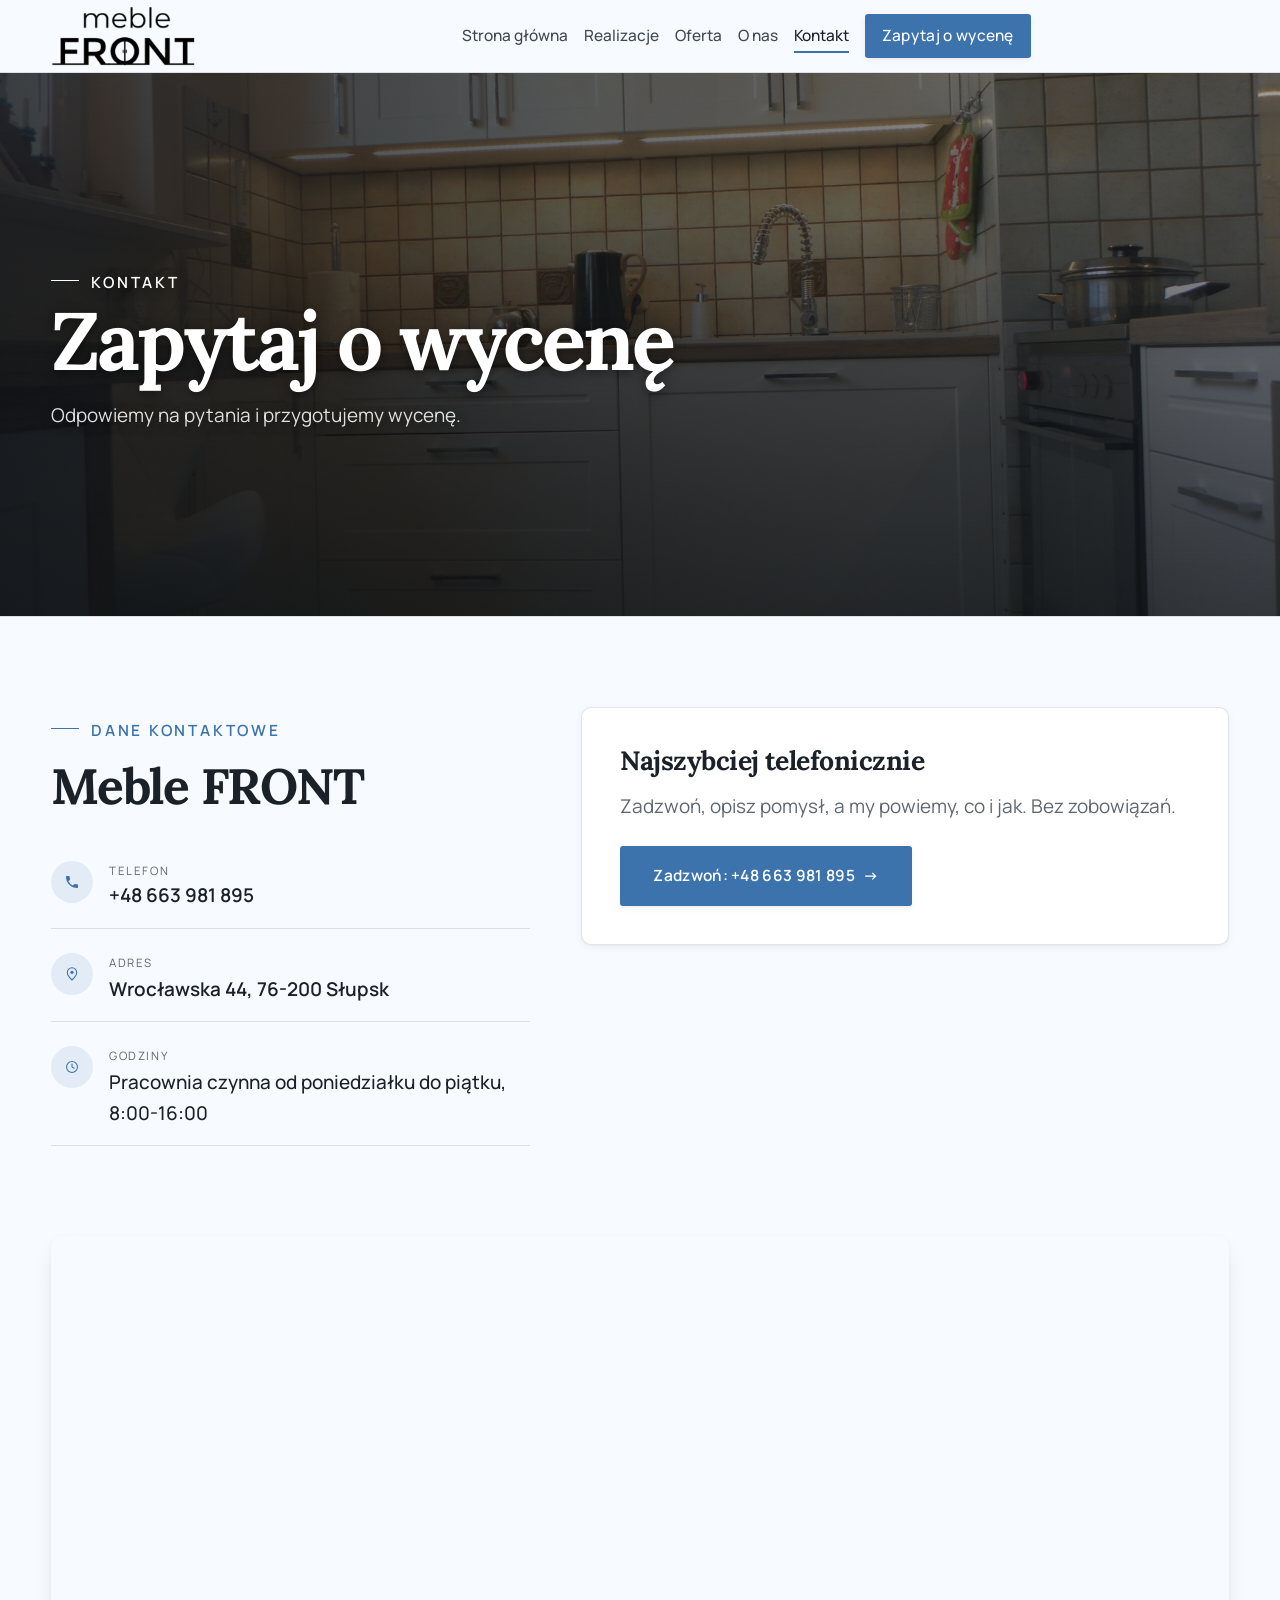
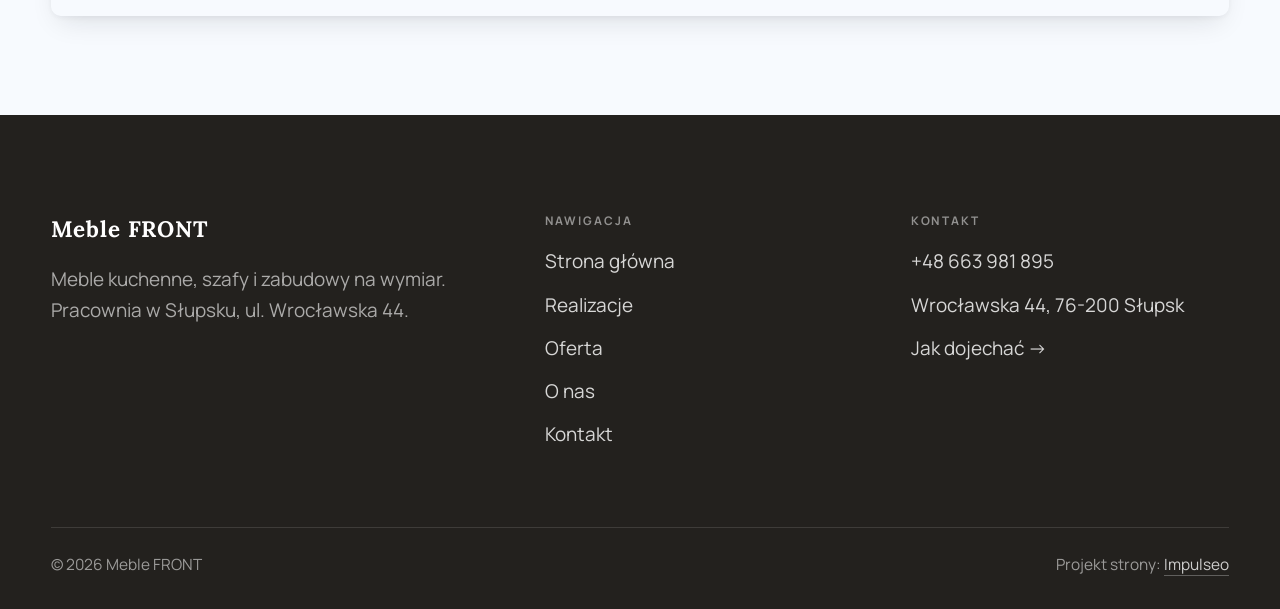
==== commit ccab2283: "Popraw kontrast podpisów w galerii realizacji" ====
--- a/kontakt.html
+++ b/kontakt.html
@@ -8,7 +8,7 @@
 <link rel="preconnect" href="https://fonts.googleapis.com">
 <link rel="preconnect" href="https://fonts.gstatic.com" crossorigin>
 <link href="https://fonts.googleapis.com/css2?family=Lora:wght@500;600;700&family=Manrope:wght@400;500;600&display=swap" rel="stylesheet">
-<link rel="stylesheet" href="assets/styles.css?v=2">
+<link rel="stylesheet" href="assets/styles.css?v=4">
 </head>
 <body>
 
--- a/assets/styles.css
+++ b/assets/styles.css
@@ -313,7 +313,7 @@
 @media(max-width:560px){.gallery-masonry{column-count:1}}
 .gallery-masonry .m-tile{break-inside:avoid;margin:0 0 var(--space-4);padding:0;position:relative;overflow:hidden;border-radius:var(--r-md);border:1px solid var(--line)}
 .gallery-masonry .m-tile img{width:100%;height:auto;display:block}
-.gallery-masonry .m-tile .cap{position:absolute;left:0;right:0;bottom:0;padding:var(--space-4);color:#fff;background:linear-gradient(0deg,rgba(0,0,0,.55),transparent);font-size:var(--text-sm)}
+.gallery-masonry .m-tile .cap{position:absolute;left:0;right:0;bottom:0;padding:var(--space-4);color:#fff;background:linear-gradient(0deg,rgba(10,14,18,.9),rgba(10,14,18,.15) 70%,transparent);text-shadow:0 1px 4px rgba(0,0,0,.65);font-size:var(--text-sm)}
 .gallery-masonry .m-tile .cap small{display:block;font-weight:400;opacity:.78;letter-spacing:.04em;text-transform:uppercase;font-size:.66rem;margin-top:3px}
 .tile{position:relative;overflow:hidden;border-radius:var(--r-md);box-shadow:var(--sh-sm);
   transition:transform var(--dur) var(--ease),box-shadow var(--dur) var(--ease)}
@@ -321,7 +321,8 @@
   transition:transform var(--img-dur) var(--ease),filter var(--img-dur) var(--ease)}
 .tile:hover{box-shadow:var(--sh-md)}
 .tile .cap{position:absolute;left:0;right:0;bottom:0;padding:var(--space-5) var(--space-4) var(--space-4);
-  background:linear-gradient(transparent,rgba(18,24,28,.78));color:#fff;
+  background:linear-gradient(180deg,transparent 0%,rgba(10,14,18,.55) 45%,rgba(10,14,18,.94) 100%);color:#fff;
+  text-shadow:0 1px 4px rgba(0,0,0,.65);
   font-size:var(--text-sm);font-weight:600;letter-spacing:.01em;
   opacity:0;transform:translateY(8px);transition:var(--dur) var(--ease)}
 .tile:hover .cap{opacity:1;transform:translateY(0)}
@@ -976,6 +977,10 @@
 .tile .cap,.gallery-masonry .m-tile .cap{
   background:linear-gradient(0deg,rgba(0,0,0,.62),rgba(0,0,0,.28) 55%,transparent);
   text-shadow:0 1px 3px rgba(0,0,0,.65)}
+/* .gallery .cap (kolor podpisów pod zdjęciem, jasne tło) i .tile .cap (biały napis
+   na zdjęciu) mają tę samą specyficzność selektora - o kolorze decydowała kolejność
+   w pliku, nie sens reguły, i napis na kafelku wychodził szary na szarym. */
+.gallery .tile .cap,.gallery-masonry .m-tile .cap{color:#fff}
 .gateway .g-ttl{text-shadow:0 2px 6px rgba(0,0,0,.55)}
 
 /* Hover zdjęć MUSI mieć własne transition także wtedy, gdy warstwa ruchu (.mt-ph)
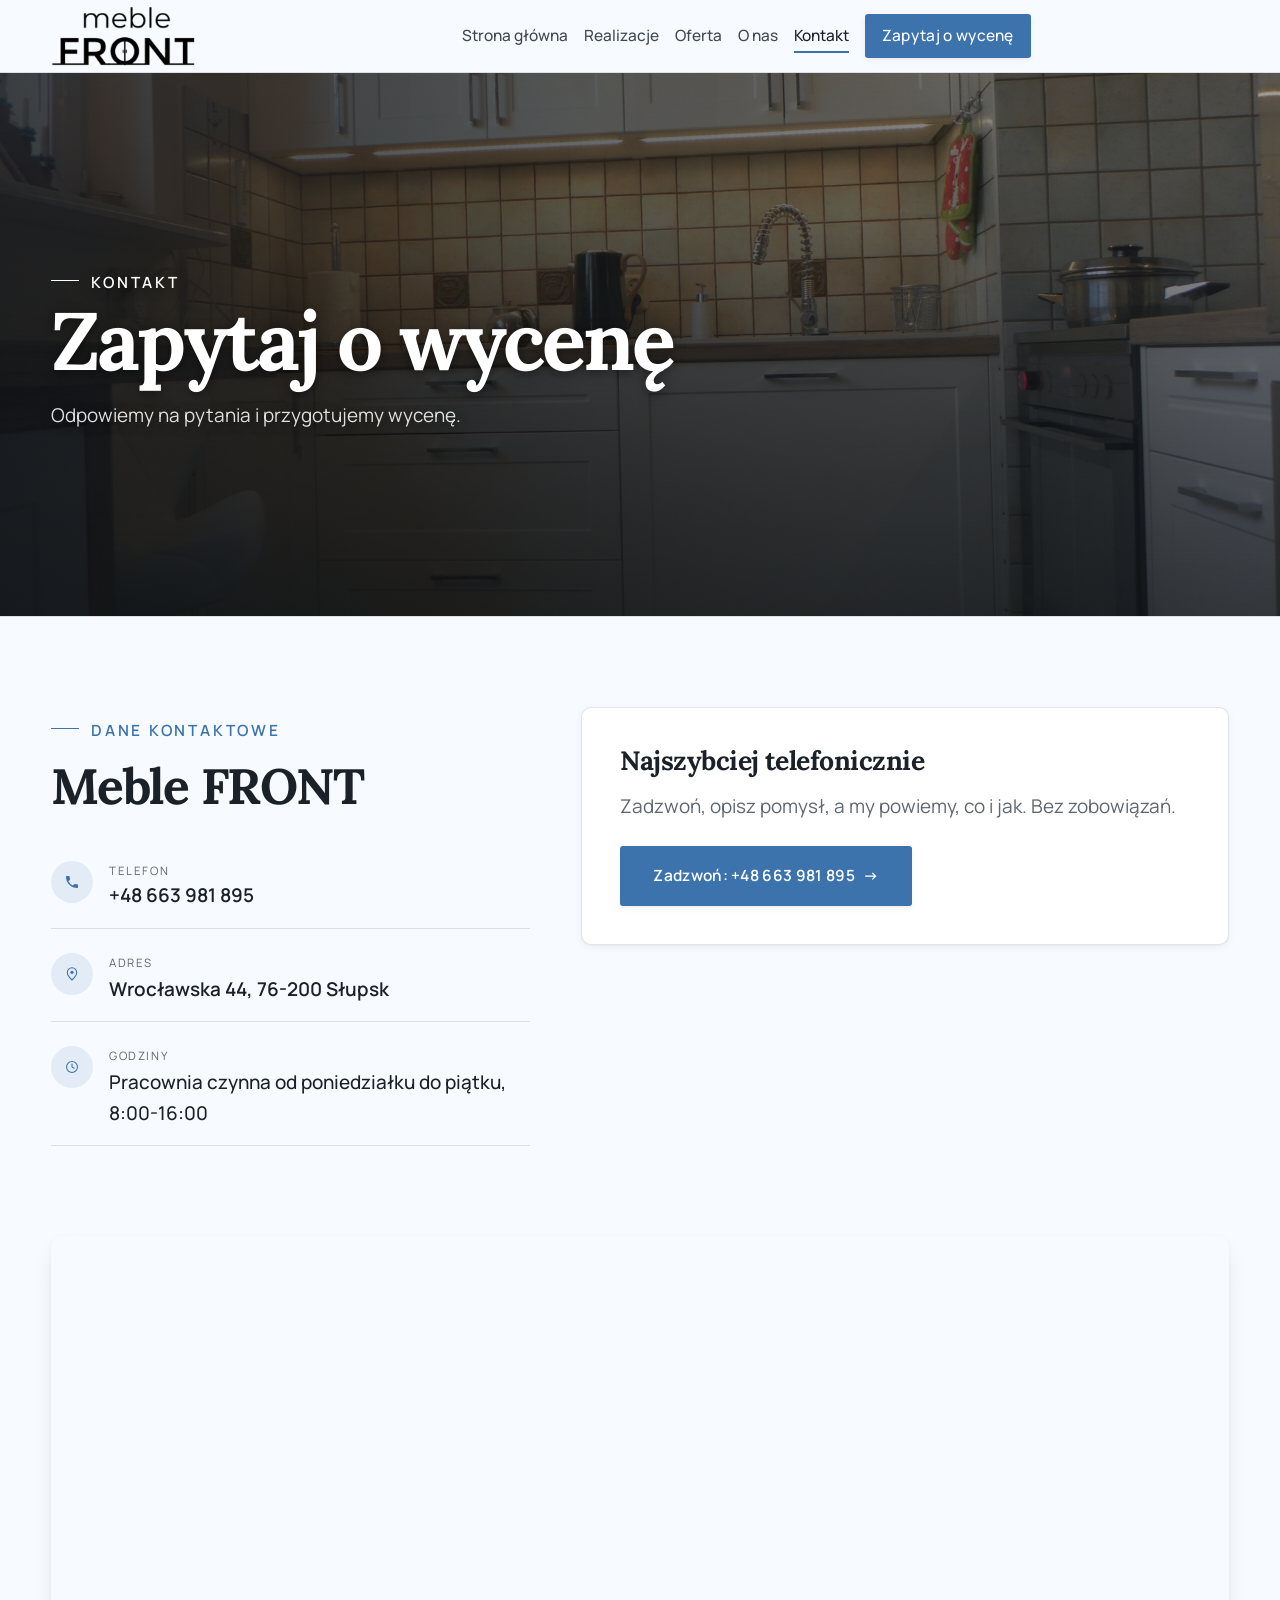
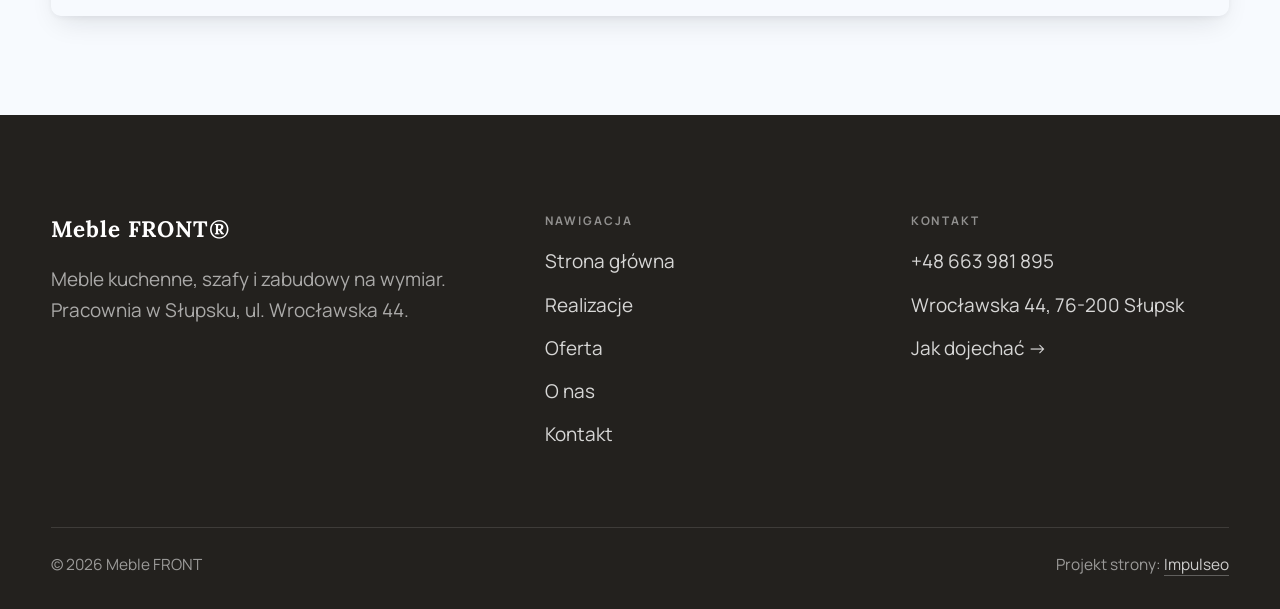
==== commit 354a42ae: "Poprawki po rozmowie z Dawidem 10.08: sciana nagran z wizytowki (4 filmy, magic corner), znak (R) z " ====
--- a/kontakt.html
+++ b/kontakt.html
@@ -5,10 +5,19 @@
 <meta name="viewport" content="width=device-width, initial-scale=1.0">
 <title>Kontakt - Meble FRONT</title>
 <meta name="description" content="Kontakt Meble FRONT - Wrocławska 44, 76-200 Słupsk">
+<meta property="og:type" content="website">
+<meta property="og:title" content="Meble FRONT - meble na wymiar, Słupsk">
+<meta property="og:description" content="Kuchnie, szafy i zabudowy na wymiar w Słupsku. Bezpłatny pomiar i projekt, jedna cena, montaż z gwarancją. Ocena 4,9 w Google.">
+<meta property="og:url" content="https://impulseo-pl.github.io/meble-front-meble-na-wymiar/">
+<meta property="og:image" content="https://impulseo-pl.github.io/meble-front-meble-na-wymiar/img/og.jpg">
+<meta property="og:image:width" content="1200">
+<meta property="og:image:height" content="630">
+<meta name="twitter:card" content="summary_large_image">
+<script type="application/ld+json">{"@context":"https://schema.org","@type":"LocalBusiness","name":"Meble FRONT - Meble Na Wymiar","url":"https://impulseo-pl.github.io/meble-front-meble-na-wymiar/","telephone":"+48663981895","image":"https://impulseo-pl.github.io/meble-front-meble-na-wymiar/img/og.jpg","address":{"@type":"PostalAddress","streetAddress":"Wroc\u0142awska 44","addressLocality":"S\u0142upsk","postalCode":"76-200","addressCountry":"PL"},"aggregateRating":{"@type":"AggregateRating","ratingValue":"4.9","reviewCount":"39"},"areaServed":"S\u0142upsk"}</script>
 <link rel="preconnect" href="https://fonts.googleapis.com">
 <link rel="preconnect" href="https://fonts.gstatic.com" crossorigin>
 <link href="https://fonts.googleapis.com/css2?family=Lora:wght@500;600;700&family=Manrope:wght@400;500;600&display=swap" rel="stylesheet">
-<link rel="stylesheet" href="assets/styles.css?v=4">
+<link rel="stylesheet" href="assets/styles.css?v=7">
 </head>
 <body>
 
@@ -65,7 +74,7 @@
   <div class="wrap">
     <div class="foot-grid">
       <div class="foot-brand">
-        <div class="name">Meble FRONT</div>
+        <div class="name">Meble FRONT&#174;</div>
         <p>Meble kuchenne, szafy i zabudowy na wymiar. Pracownia w Słupsku, ul. Wrocławska 44.</p>
       </div>
       <div class="foot-col">
@@ -91,6 +100,11 @@
 </footer>
 
 
-<script src="assets/main.js"></script>
+<script src="assets/main.js?v=6"></script>
+
+<div class="sticky-call" aria-label="Szybki kontakt">
+  <a class="sc-call" href="tel:+48663981895"><svg width="17" height="17" viewBox="0 0 24 24" fill="none" stroke="currentColor" stroke-width="1.8" stroke-linecap="round" stroke-linejoin="round" aria-hidden="true"><path d="M6.6 3.5h3l1.4 3.5-2 1.3a12 12 0 0 0 5.6 5.6l1.3-2 3.5 1.4v3a2 2 0 0 1-2.2 2A16.8 16.8 0 0 1 4.6 5.7a2 2 0 0 1 2-2.2Z"/></svg> Zadzwoń</a>
+  <a class="sc-quote" href="kontakt.html"><svg width="17" height="17" viewBox="0 0 24 24" fill="none" stroke="currentColor" stroke-width="1.8" stroke-linecap="round" stroke-linejoin="round" aria-hidden="true"><path d="M4 5.5h16v11H8.5L4 20V5.5Z"/></svg> Napisz</a>
+</div>
 </body>
 </html>
--- a/assets/styles.css
+++ b/assets/styles.css
@@ -1005,3 +1005,365 @@
              linear-gradient(95deg,rgba(12,16,20,.72) 0%,rgba(12,16,20,.42) 45%,rgba(12,16,20,.10) 100%)}
 .pagehead h1,.pagehead p,.pagehead .eyebrow{text-shadow:0 2px 12px rgba(0,0,0,.5)}
 .hero-cine h1,.hero-cine .lead{text-shadow:0 2px 14px rgba(0,0,0,.42)}
+
+/* === WARSTWA PREMIUM (retrofit 08.08.2026) === */
+/* ============================================================
+   OŚ PROCESU „PREMIUM" + OKNO NA NIERUCHOME TŁO + ODZNAKI + POWRÓT NA GÓRĘ
+   (08.08.2026 — wdrożenie decyzji K. z warsztatu ruchu II)
+
+   ⚠️ TEN PLIK JEST DOKLEJANY **PO** PLIKU RODZINY.
+   Powód: strukturę `.proces-line` stylują cztery rodziny (fachowcy, dom, klinika,
+   studio) jako poziomy rząd kart. Nowy układ musi je nadpisać, a base.css ładuje
+   się PRZED rodziną, więc tam by przegrał. Kolejność w multipage.py:
+       base.css → rodzina → TEN PLIK → motion.css → hero-fit.css
+
+   ZASADA BEZPIECZEŃSTWA (jak w całej warstwie ruchu):
+   stany „ukryte" nadaje WYŁĄCZNIE JavaScript przez klasę na <html>. Bez skryptu
+   albo przy jego błędzie strona wygląda jak przed tą zmianą — nigdy pusty ekran.
+   ============================================================ */
+
+/* ---------------- 1) OŚ PROCESU ---------------- */
+.proces-os .proc-grid{
+  display:grid;grid-template-columns:34% 1fr;gap:var(--space-8);align-items:start;
+}
+.proces-os .proc-side{position:sticky;top:calc(72px + var(--space-6))}
+.proces-os .proc-side .head{text-align:left;margin:0}
+.proces-os .proc-side .head h2{margin-bottom:var(--space-3)}
+.proces-os .proc-side .head p{margin:0}
+
+.proces-os .proc-count{display:flex;align-items:baseline;gap:var(--space-2);margin-top:var(--space-6)}
+.proces-os .pc-cur{
+  font-family:var(--font-display);font-size:2.6rem;line-height:1;color:var(--accent-d);
+  font-variant-numeric:tabular-nums;
+}
+.proces-os .pc-all{font-size:var(--text-base);color:var(--muted);font-variant-numeric:tabular-nums}
+.proces-os .proc-bar{
+  height:2px;background:var(--line);border-radius:2px;overflow:hidden;
+  max-width:14rem;margin-top:var(--space-3);
+}
+.proces-os .proc-bar > i{display:block;height:100%;width:0;background:var(--accent-d)}
+.proces-os .proc-now{
+  color:var(--muted);font-size:var(--text-sm);margin:var(--space-3) 0 0;min-height:2.4em;
+}
+
+/* ⚠️ TWARDY RESET OZDOBNIKÓW RODZINY (naprawa po teście 08.08.2026, demo hydraulika)
+   Rodziny nie tylko układają kroki w rząd — DORYSOWUJĄ do nich własną grafikę:
+   fachowcy.css ma poziomą kreskę (li::before), kropkę na osi (li::after), środkowanie
+   tekstu i `.pno` jako wielki numer nad tytułem. Po nałożeniu pionowej osi zostawało
+   z tego pobojowisko: numery w kółkach po lewej, a tytuły wyśrodkowane po prawej
+   z wiszącymi kropkami i liniami.
+   Nadpisujemy z `!important`, bo to jedyny sposób, żeby ta warstwa wygrała z CZTEREMA
+   rodzinami naraz (fachowcy, dom, klinika, studio), a każda dorysowuje coś innego.
+   Zasięg jest wąski — wyłącznie wnętrze `.proces-os`. */
+.proces-os .proces-line > li::before,
+.proces-os .proces-line > li::after{content:none !important;display:none !important}
+.proces-os .proces-line > li{padding:0 !important;position:relative}
+.proces-os .proces-line > li .pno,
+.proces-os .proces-line > li h3,
+.proces-os .proces-line > li p{text-align:left !important;margin-inline:0 !important;max-width:none !important}
+.proces-os .proces-line > li .pno{
+  font-family:var(--font-body,inherit) !important;font-weight:500 !important;
+  font-size:var(--text-sm) !important;letter-spacing:0 !important;margin-bottom:0 !important;
+}
+
+/* lista: z poziomego rzędu rodziny na pionową oś */
+.proces-os .proces-line{
+  display:flex;flex-direction:column;gap:var(--space-5);
+  position:relative;margin:0;padding:0;list-style:none;counter-reset:none;
+  grid-template-columns:none;
+}
+.proces-os .proces-line:before{
+  content:"";position:absolute;left:1.19rem;top:1.2rem;bottom:1.2rem;width:1px;background:var(--line);
+}
+.proces-os .proces-line > li{
+  display:grid;grid-template-columns:2.4rem 1fr;gap:var(--space-4);align-items:start;
+  background:none;border:0;padding:0;margin:0;box-shadow:none;
+}
+.proces-os .proces-line > li .pno{
+  grid-row:1 / span 3;width:2.4rem;height:2.4rem;border-radius:50%;
+  display:flex;align-items:center;justify-content:center;
+  background:var(--paper);border:1px solid var(--line);color:var(--muted);
+  font-size:var(--text-sm);font-variant-numeric:tabular-nums;position:relative;z-index:1;
+  top:auto;left:auto;right:auto;bottom:auto;transform:none;
+}
+.proces-os .proces-line > li h3,
+.proces-os .proces-line > li p{grid-column:2;margin:0}
+.proces-os .proces-line > li h3{margin-bottom:var(--space-2)}
+.proces-os .proces-line > li p{color:var(--ink-soft)}
+
+/* karta kroku — tło i ramka na kolumnie treści, nie na całym <li> */
+.proces-os .proces-line > li h3,
+.proces-os .proces-line > li p{padding-left:0}
+.proces-os .proces-line > li > h3{
+  padding-top:.15rem;
+}
+
+/* ---- stany sterowane skryptem (klasa .os-on na <html>) ---- */
+.os-on .proces-os .proces-line > li{
+  opacity:.38;
+  transition:opacity .55s ease;
+}
+.os-on .proces-os .proces-line > li h3,
+.os-on .proces-os .proces-line > li p{
+  transform:translateX(var(--os-dx, 1.4rem));
+  transition:transform .65s cubic-bezier(.16,.84,.44,1);
+}
+.os-on .proces-os .proces-line > li.os-seen{opacity:1}
+.os-on .proces-os .proces-line > li.os-seen h3,
+.os-on .proces-os .proces-line > li.os-seen p{transform:translateX(0)}
+.os-on .proces-os .proces-line > li.os-live .pno{
+  background:var(--accent-d);border-color:var(--accent-d);color:var(--paper);
+  transition:background .45s ease,color .45s ease,border-color .45s ease;
+}
+.os-on .proces-os .proces-line > li.os-done .pno{border-color:var(--accent-d);color:var(--accent-d)}
+.os-on .proces-os .proc-bar > i{transition:width .45s cubic-bezier(.16,.84,.44,1)}
+
+@media (max-width:900px){
+  .proces-os .proc-grid{grid-template-columns:1fr;gap:var(--space-6)}
+  .proces-os .proc-side{position:static}          /* przyklejony tytuł zjadałby górę ekranu */
+  .proces-os .proc-count{margin-top:var(--space-4)}
+  .proces-os .proc-now{display:none}
+  .os-on .proces-os .proces-line > li h3,
+  .os-on .proces-os .proces-line > li p{transform:none}   /* wjazd z boków tylko na dużym ekranie */
+}
+@media (prefers-reduced-motion:reduce){
+  .os-on .proces-os .proces-line > li{opacity:1}
+  .os-on .proces-os .proces-line > li h3,
+  .os-on .proces-os .proces-line > li p{transform:none}
+}
+
+/* ---------------- 2) OKNO NA NIERUCHOME TŁO ----------------
+   `clip-path` na sekcji tworzy kontekst przycinający, więc dziecko `position:fixed`
+   przykleja się do OKNA PRZEGLĄDARKI, ale rysuje się wyłącznie w obrębie sekcji.
+   ⛔ NIE `background-attachment:fixed` (tak robi irismeble.pl) — to nie działa na iOS,
+   a dema oglądane są głównie na telefonie. */
+.stopklatka{
+  position:relative;height:min(78vh,620px);overflow:hidden;
+  clip-path:inset(0);            /* to jest cały mechanizm — nie usuwać */
+  background:var(--ink);
+  margin:var(--space-10) 0;
+}
+.stopklatka .stk-bg{
+  position:fixed;inset:0;background-size:cover;background-position:center;
+  will-change:transform;
+}
+.stopklatka .stk-cap{
+  position:absolute;left:0;right:0;bottom:0;margin:0;
+  padding:var(--space-6) var(--space-6) var(--space-5);
+  color:#fff;font-family:var(--font-display);font-size:var(--text-lg);
+  background:linear-gradient(0deg,rgba(0,0,0,.55),transparent);
+}
+/* Telefon: pełna wysokość okna wyglądałaby jak przypadkowa pusta przerwa między sekcjami. */
+@media (max-width:700px){ .stopklatka{height:52vh;margin:var(--space-8) 0} }
+/* Bezpiecznik: gdy ktoś kiedyś doda transform na przodku sekcji, przyszpilenie się gubi
+   i zdjęcie „ucieka". Wtedy lepiej mieć zwykłe, nieruchome tło niż rozjechany kadr. */
+@supports not (clip-path: inset(0)){
+  .stopklatka .stk-bg{position:absolute}
+}
+
+/* ---------------- 3) ODZNAKI / WYRÓŻNIENIA ---------------- */
+.odznaki{padding:var(--space-9) 0}
+.odznaki .odz-row{
+  list-style:none;margin:0;padding:0;
+  display:flex;flex-wrap:wrap;justify-content:center;align-items:center;
+  gap:var(--space-8) var(--space-10);
+}
+.odznaki .odz img{
+  display:block;height:5.2rem;width:auto;max-width:11rem;object-fit:contain;
+}
+/* ⛔ Bez wyblakłego szarego filtra, jaki ma irismeble.pl — odznaka to najmocniejszy
+   dowód, jaki firma ma; przygaszona marnuje się (decyzja K. 08.08.2026). */
+@media (max-width:700px){
+  .odznaki{padding:var(--space-7) 0}
+  .odznaki .odz-row{gap:var(--space-6)}
+  .odznaki .odz img{height:4rem}
+}
+
+/* ---------------- 4) IKONY SPOŁECZNOŚCIOWE W STOPCE ---------------- */
+.foot-soc{display:flex;gap:var(--space-3);margin-top:var(--space-4)}
+.foot-soc .soc{
+  width:2.25rem;height:2.25rem;border-radius:var(--r-sm);
+  display:inline-flex;align-items:center;justify-content:center;
+  border:1px solid rgba(255,255,255,.22);color:inherit;
+  transition:border-color .2s ease,transform .2s ease,background .2s ease;
+}
+.foot-soc .soc svg{width:1.05rem;height:1.05rem;display:block}
+.foot-soc .soc:hover{border-color:var(--accent);background:rgba(255,255,255,.06);transform:translateY(-1px)}
+.foot-soc .soc:focus-visible{outline:2px solid var(--accent);outline-offset:2px}
+
+/* ---------------- 5) POWRÓT NA GÓRĘ ---------------- */
+.to-top{
+  position:fixed;right:var(--space-5);bottom:var(--space-5);z-index:40;
+  width:2.75rem;height:2.75rem;border-radius:var(--r-sm);
+  display:flex;align-items:center;justify-content:center;
+  background:var(--paper);color:var(--ink);border:1px solid var(--line);
+  box-shadow:0 4px 16px rgba(0,0,0,.14);cursor:pointer;
+  opacity:0;visibility:hidden;transform:translateY(6px);
+  transition:opacity .25s ease,transform .25s ease,visibility .25s;
+}
+.to-top.show{opacity:1;visibility:visible;transform:translateY(0)}
+.to-top svg{width:1.1rem;height:1.1rem}
+.to-top:hover{border-color:var(--accent)}
+.to-top:focus-visible{outline:2px solid var(--accent);outline-offset:2px}
+/* Nie wolno zasłonić przyklejonego paska „Zadzwoń" na telefonie — tam siada wyżej. */
+@media (max-width:680px){
+  body:has(.sticky-call) .to-top,
+  body:has(.sticky-reserve) .to-top{bottom:calc(var(--space-5) + 4.5rem)}
+}
+
+/* ---------------- 6) NAZWA FIRMY NA PIERWSZYM EKRANIE ----------------
+   Wariant „nazwa ustępuje miejsca" (wybór K. z warsztatu ruchu II):
+   nazwa wchodzi duża, po chwili siada do swojego rozmiaru i robi miejsce
+   nagłówkowi sprzedażowemu. Marka i sprzedaż mieszczą się w jednym ekranie.
+
+   Rozmiar zależy od DŁUGOŚCI nazwy (klasę wylicza multipage.py: bm-l / bm-m / bm-s),
+   a nazwy dłuższe niż 30 znaków nie dostają tej sekcji wcale — patrz brandmark().
+   Skalowanie dotyczy TEKSTU, nie zdjęcia: zakaz ruchu geometrycznego na .hero-cine>img
+   (shimmer na teksturach) pozostaje nienaruszony. */
+.hero-cine .brandmark{
+  display:block;line-height:.95;margin:0 0 var(--space-4);
+  font-family:var(--font-display);font-weight:600;color:#fff;
+  text-shadow:0 2px 30px rgba(0,0,0,.38);
+  letter-spacing:.14em;
+}
+.hero-cine .brandmark .bm-line{display:block;overflow:hidden}
+.hero-cine .brandmark .bm-line > span{display:block}
+.hero-cine .brandmark.bm-l{font-size:clamp(2.4rem,7.4vw,5.2rem)}
+.hero-cine .brandmark.bm-m{font-size:clamp(1.9rem,5.2vw,3.6rem);letter-spacing:.1em}
+.hero-cine .brandmark.bm-s{font-size:clamp(1.5rem,3.6vw,2.4rem);letter-spacing:.07em}
+/* Bardzo wąskie ekrany: nazwa musi się złamać, a nie wyjechać poza kadr. */
+.hero-cine .brandmark{overflow-wrap:anywhere}
+
+/* stany startowe nadaje TYLKO skrypt (klasa .bm-on na <html>) */
+.bm-on .hero-cine .brandmark{opacity:0;transform:scale(1.42);transform-origin:left center}
+.bm-on .hero-cine .hero-copy .eyebrow,
+.bm-on .hero-cine .hero-copy h1,
+.bm-on .hero-cine .hero-copy .lead,
+.bm-on .hero-cine .hero-copy .hero-actions{opacity:0}
+.bm-on .hero-cine .brandmark.bm-in{
+  opacity:1;transform:scale(1);
+  transition:opacity .6s ease, transform 1s cubic-bezier(.16,.84,.44,1) .38s;
+}
+.bm-on .hero-cine .brandmark.bm-in ~ .eyebrow{opacity:1;transition:opacity .6s ease .9s}
+.bm-on .hero-cine .brandmark.bm-in ~ h1{opacity:1;transition:opacity .6s ease 1s}
+.bm-on .hero-cine .brandmark.bm-in ~ .lead{opacity:1;transition:opacity .6s ease 1.1s}
+.bm-on .hero-cine .brandmark.bm-in ~ .hero-actions{opacity:1;transition:opacity .6s ease 1.2s}
+@media (prefers-reduced-motion:reduce){
+  .bm-on .hero-cine .brandmark{opacity:1;transform:none}
+  .bm-on .hero-cine .hero-copy > *{opacity:1 !important;transition:none !important}
+}
+
+/* ---------- ZNAK FIRMOWY W HERO (08.08.2026) ----------
+   Musi być TUTAJ, a nie tylko w proces-os.css: ten plik doklejamy na samym końcu i tylko on
+   wiąże rozmiary z wysokością okna. Pomiar na demie ADIVER: hero z nazwą urosło do 1087 px
+   przy oknie 893 px i przycisk wypadł pod krawędź — czyli wróciła wpadka, dla której hero-fit
+   w ogóle powstał. `min(..., Xsvh)` sprawia, że na niskim ekranie nazwa maleje razem z resztą.
+   Nazwa NIE ŁAMIE SIĘ na dwie linie (to zjadało kolejne 80 px) — przy dłuższych po prostu maleje. */
+.hero-cine .brandmark{
+  margin-bottom:min(var(--space-5),2.6svh);
+  white-space:nowrap;
+}
+/* Rozmiar CELOWO mniejszy od nagłówka. Pierwsza wersja dała 62 px przy nagłówku 60 px —
+   dwa napisy tej samej wagi jeden nad drugim, więc oko nie wiedziało, co czytać najpierw.
+   Znak firmowy ma się przedstawiać, a sprzedawać ma nagłówek pod nim. */
+.hero-cine .brandmark.bm-l{font-size:min(clamp(1.7rem,1.1rem + 2.2vw,2.7rem),5svh)}
+.hero-cine .brandmark.bm-m{font-size:min(clamp(1.45rem,1rem + 1.7vw,2.2rem),4.2svh)}
+.hero-cine .brandmark.bm-s{font-size:min(clamp(1.2rem,.9rem + 1.2vw,1.7rem),3.4svh)}
+/* Wąski telefon: nazwa ma prawo się złamać, ale wtedy jest już mała. */
+@media (max-width:560px){
+  .hero-cine .brandmark{white-space:normal;overflow-wrap:anywhere}
+}
+
+
+/* ============================================================
+   ŚCIANA NAGRAŃ (10.08.2026 — prośba klienta: „filmiki z wizytówki wrzucić",
+   „pododawać filmiki do magic corner"). Mechanika jak u WK Premium Meble:
+   plakat → cicha pętla PO NAJECHANIU → pełne nagranie z dźwiękiem po kliknięciu.
+   ⛔ Nic nie startuje samo — cztery pętle grające naraz zjadały pamięć (K. 07.08).
+   ============================================================ */
+.reels-sec{background:var(--paper-2);padding-block:var(--space-9)}
+.reels{display:grid;grid-template-columns:repeat(2,1fr);gap:clamp(.8rem,1.8vw,1.4rem);margin-top:var(--space-7)}
+.reel{
+  margin:0;position:relative;border-radius:var(--r-lg);overflow:hidden;
+  background:var(--ink);aspect-ratio:16/9;box-shadow:var(--sh-md)
+}
+.reel video,.reel img.poster{position:absolute;inset:0;width:100%;height:100%;object-fit:cover;display:block}
+.reel video{opacity:0;transition:opacity .6s var(--ease)}
+.reel.gra video{opacity:1}
+.reel.gra img.poster{opacity:0;transition:opacity .6s var(--ease)}
+
+/* cały kafel jest przyciskiem, widać tylko małą ikonę głośnika */
+.reel-btn{position:absolute;inset:0;width:100%;height:100%;border:0;background:transparent;cursor:pointer;padding:0;z-index:2}
+.reel-glos{
+  position:absolute;top:.7rem;right:.7rem;width:2.3rem;height:2.3rem;border-radius:50%;
+  display:grid;place-items:center;color:#fff;
+  background:rgba(20,18,16,.62);border:1px solid rgba(255,255,255,.32);
+  transition:background var(--dur) var(--ease),border-color var(--dur) var(--ease),transform var(--dur) var(--ease)
+}
+.reel-glos svg{width:1.1rem;height:1.1rem;display:block}
+.reel-glos .fala{opacity:0;transition:opacity var(--dur) var(--ease)}
+.reel-glos .krecha{opacity:.9;transition:opacity var(--dur) var(--ease)}
+.reel.dzwiek .reel-glos{background:var(--accent);color:#fff;border-color:transparent}
+.reel.dzwiek .reel-glos .fala{opacity:1}
+.reel.dzwiek .reel-glos .krecha{opacity:0}
+.reel-btn:hover .reel-glos,.reel-btn:focus-visible .reel-glos{background:rgba(20,18,16,.85);border-color:rgba(255,255,255,.6);transform:scale(1.07)}
+.reel-btn:focus-visible{outline:2px solid var(--accent);outline-offset:3px;border-radius:var(--r-lg)}
+
+/* podpis leży na ruchomym obrazie — przyciemnienie musi być mocne już tam, gdzie zaczyna się tekst */
+.reel figcaption{
+  position:absolute;left:0;right:0;bottom:0;padding:3.2rem .95rem .9rem;color:#fff;pointer-events:none;z-index:1;
+  font:600 .95rem/1.4 var(--font-body);text-shadow:0 1px 3px rgba(8,6,4,.9),0 2px 14px rgba(8,6,4,.7);
+  background:linear-gradient(180deg,rgba(14,12,10,0) 0%,rgba(14,12,10,.7) 34%,rgba(14,12,10,.94) 64%,rgba(14,12,10,.98) 100%)
+}
+@media (max-width:820px){
+  .reels{grid-template-columns:1fr}
+  .reel figcaption{font-size:.88rem;padding:2.6rem .8rem .75rem}
+}
+
+/* ---------- ZNAK ZASTRZEŻONY PRZY NAZWIE W HERO (prośba klienta 10.08.2026) ----------
+   Klient: „ma być R w kółeczku i podkreślić, i te R powiększyć, żeby było widoczne".
+   Podkreślenie idzie pod SAMĄ NAZWĄ (nie pod ®), bo tak wygląda jego logo. */
+.hero-cine .brandmark .bm-nazwa{
+  display:inline-block;position:relative;
+  padding-bottom:.14em;
+  border-bottom:.055em solid rgba(255,255,255,.92);
+}
+.hero-cine .brandmark .bm-r{
+  font-size:.5em;                /* domyślne <sup> dawało znak nieczytelny z odległości */
+  line-height:1;vertical-align:super;
+  margin-left:.12em;letter-spacing:0;
+  top:0;                          /* zerujemy przesunięcie sup, ustawia je vertical-align */
+}
+
+/* „to zdjęcie przy jak pracuję dać te kuchnie co jest na hero, tylko nie powiększone" —
+   ramka 5/4 przycinała kadr, więc dla tego jednego zdjęcia proporcja zdjęcia (3/2). */
+.split-art-pelny{aspect-ratio:3/2}
+
+/* ---------- PRZYKLEJONY PASEK KONTAKTU NA TELEFONIE (10.08.2026) ----------
+   Leady telefoniczne z dema konwertują nieporównanie lepiej niż formularz, a na telefonie
+   numer był dopiero po przewinięciu do stopki. Na desktopie pasek nie istnieje. */
+.sticky-call{display:none}
+@media (max-width:820px){
+  .sticky-call{
+    display:grid;grid-template-columns:1fr 1fr;gap:.5rem;
+    position:fixed;left:0;right:0;bottom:0;z-index:60;
+    padding:.55rem .7rem calc(.55rem + env(safe-area-inset-bottom));
+    background:rgba(243,241,236,.96);border-top:var(--hairline);
+    backdrop-filter:saturate(1.2) blur(6px)
+  }
+  .sticky-call a{
+    display:flex;align-items:center;justify-content:center;gap:.45rem;
+    padding:.8rem .6rem;border-radius:var(--r-md);text-decoration:none;
+    font:600 .98rem/1 var(--font-body);letter-spacing:.01em
+  }
+  .sticky-call .sc-call{background:var(--accent);color:#fff}
+  .sticky-call .sc-quote{background:transparent;color:var(--ink);border:1px solid var(--line)}
+  body{padding-bottom:4.2rem}
+}
+
+/* odstęp podkreślenia od liter — bramka wyglądu: „tekst przyklejony do linii" */
+.hero-cine .brandmark .bm-nazwa{padding-bottom:.32em}
+
+/* znaczek Google przy linku do opinii — bramka [opinie-google] */
+.op-google{display:inline-flex;align-items:center;gap:.5rem}
+.op-google .op-g-ico{flex:0 0 auto;display:block}
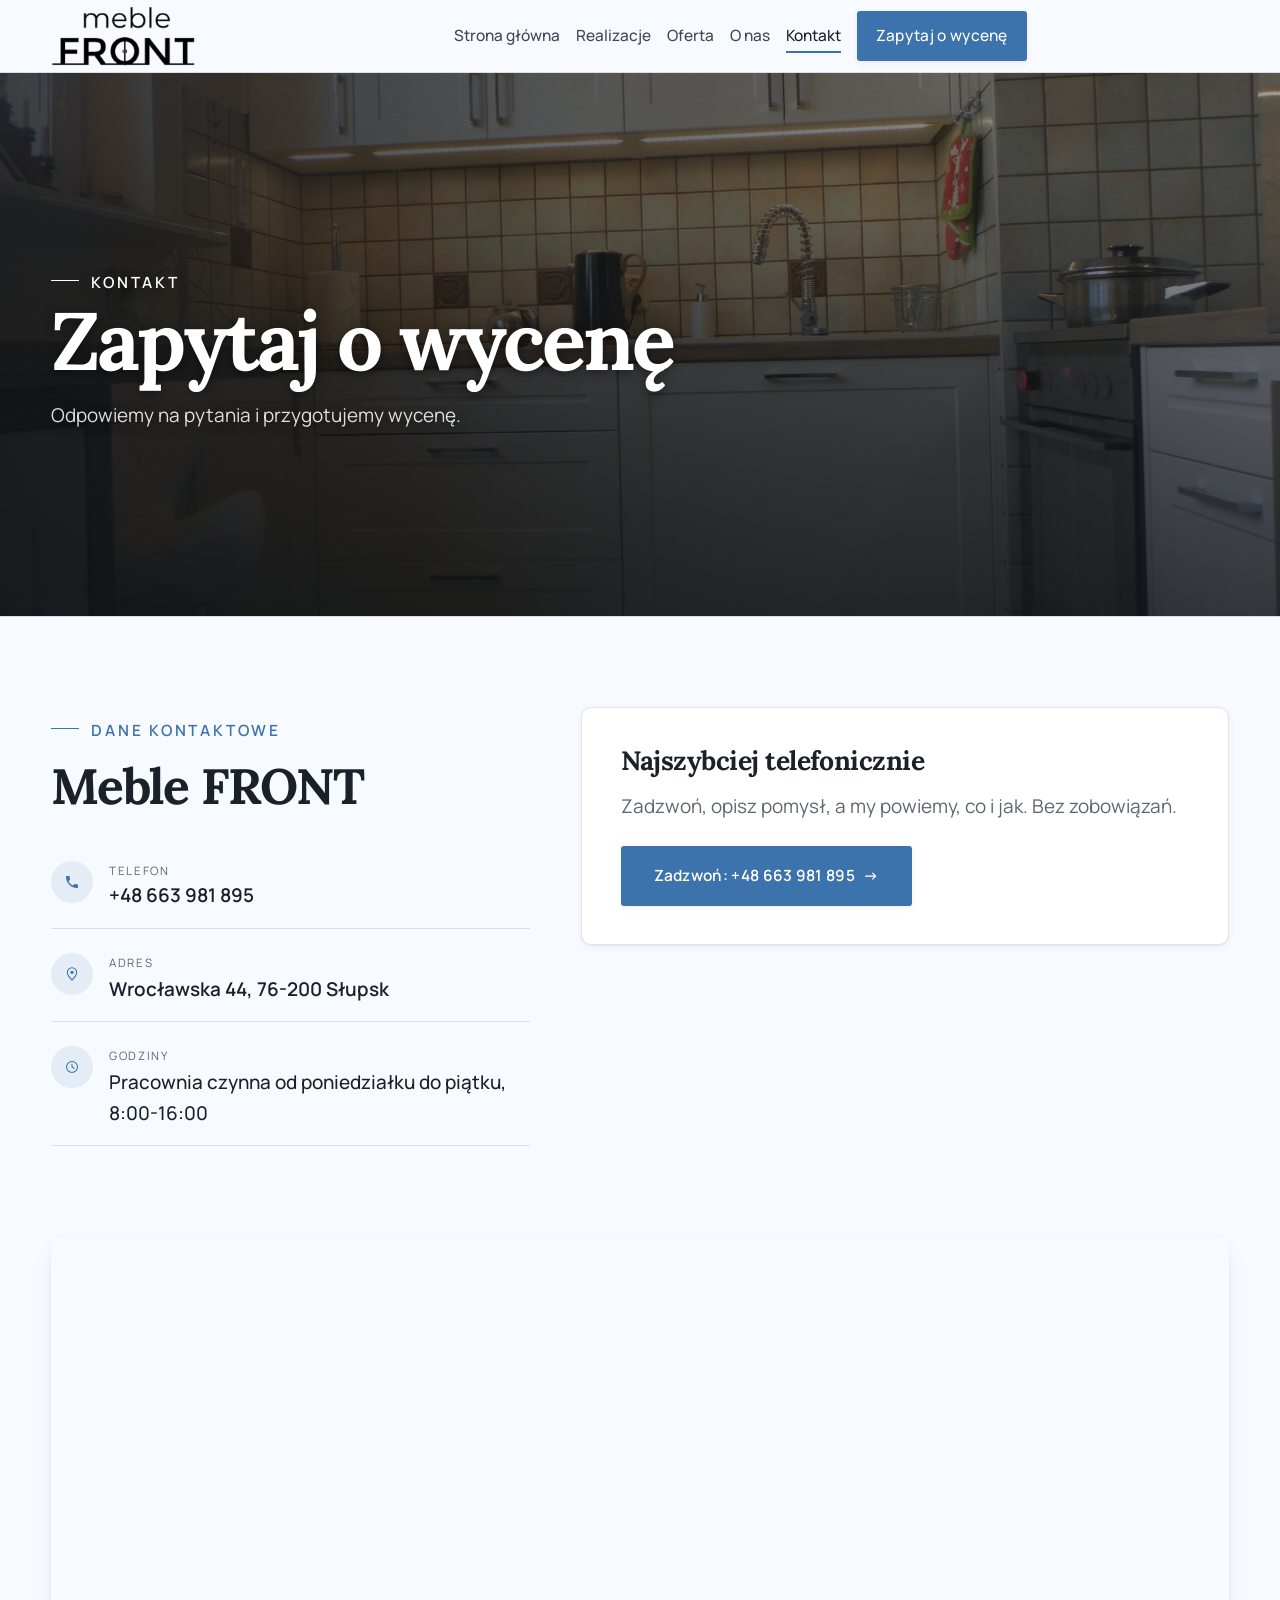
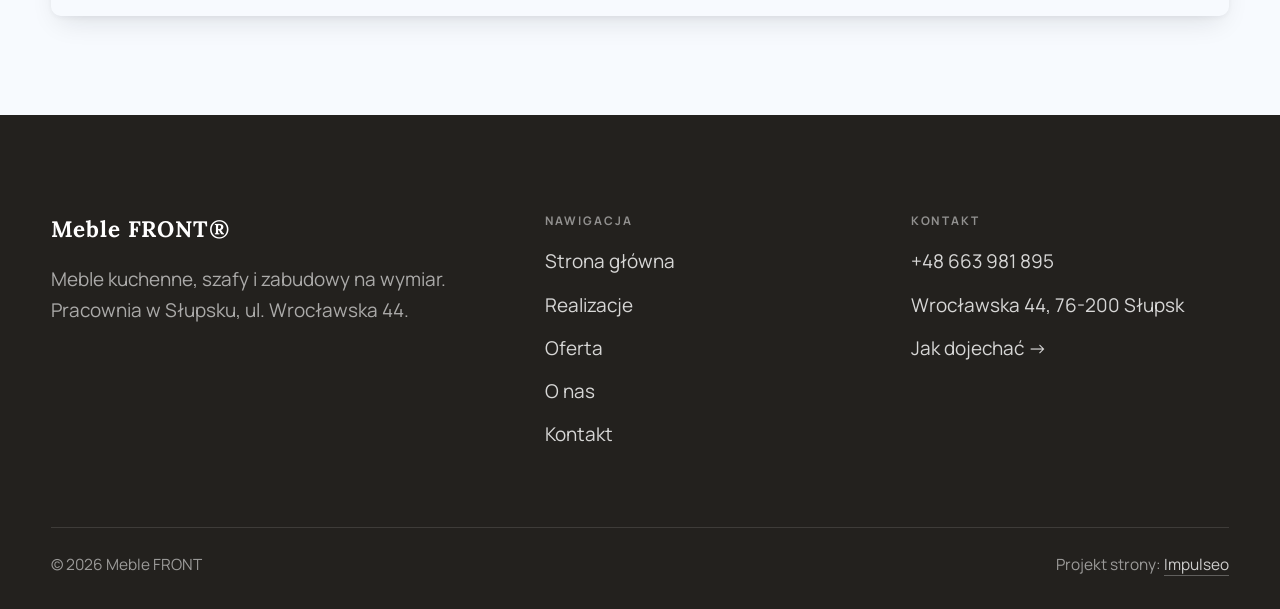
==== commit 55a54724: "Odstepy przycisku w menu (lekcja 2026-08-06-012) Co-Authored-By: Claude Opus 5 (1M context) <noreply" ====
--- a/kontakt.html
+++ b/kontakt.html
@@ -17,7 +17,7 @@
 <link rel="preconnect" href="https://fonts.googleapis.com">
 <link rel="preconnect" href="https://fonts.gstatic.com" crossorigin>
 <link href="https://fonts.googleapis.com/css2?family=Lora:wght@500;600;700&family=Manrope:wght@400;500;600&display=swap" rel="stylesheet">
-<link rel="stylesheet" href="assets/styles.css?v=7">
+<link rel="stylesheet" href="assets/styles.css?v=8">
 </head>
 <body>
 
--- a/assets/styles.css
+++ b/assets/styles.css
@@ -1367,3 +1367,7 @@
 /* znaczek Google przy linku do opinii — bramka [opinie-google] */
 .op-google{display:inline-flex;align-items:center;gap:.5rem}
 .op-google .op-g-ico{flex:0 0 auto;display:block}
+
+/* Lekcja 2026-08-06-012: `.nav a` (specyficzność 0,3,2) bije `.btn` i przycisk w menu
+   dostawał ciasny padding — „Zapytaj o wycenę" wyglądał jak przyklejony do ramki. */
+.nav .nav-links a.btn{padding:11px 18px}
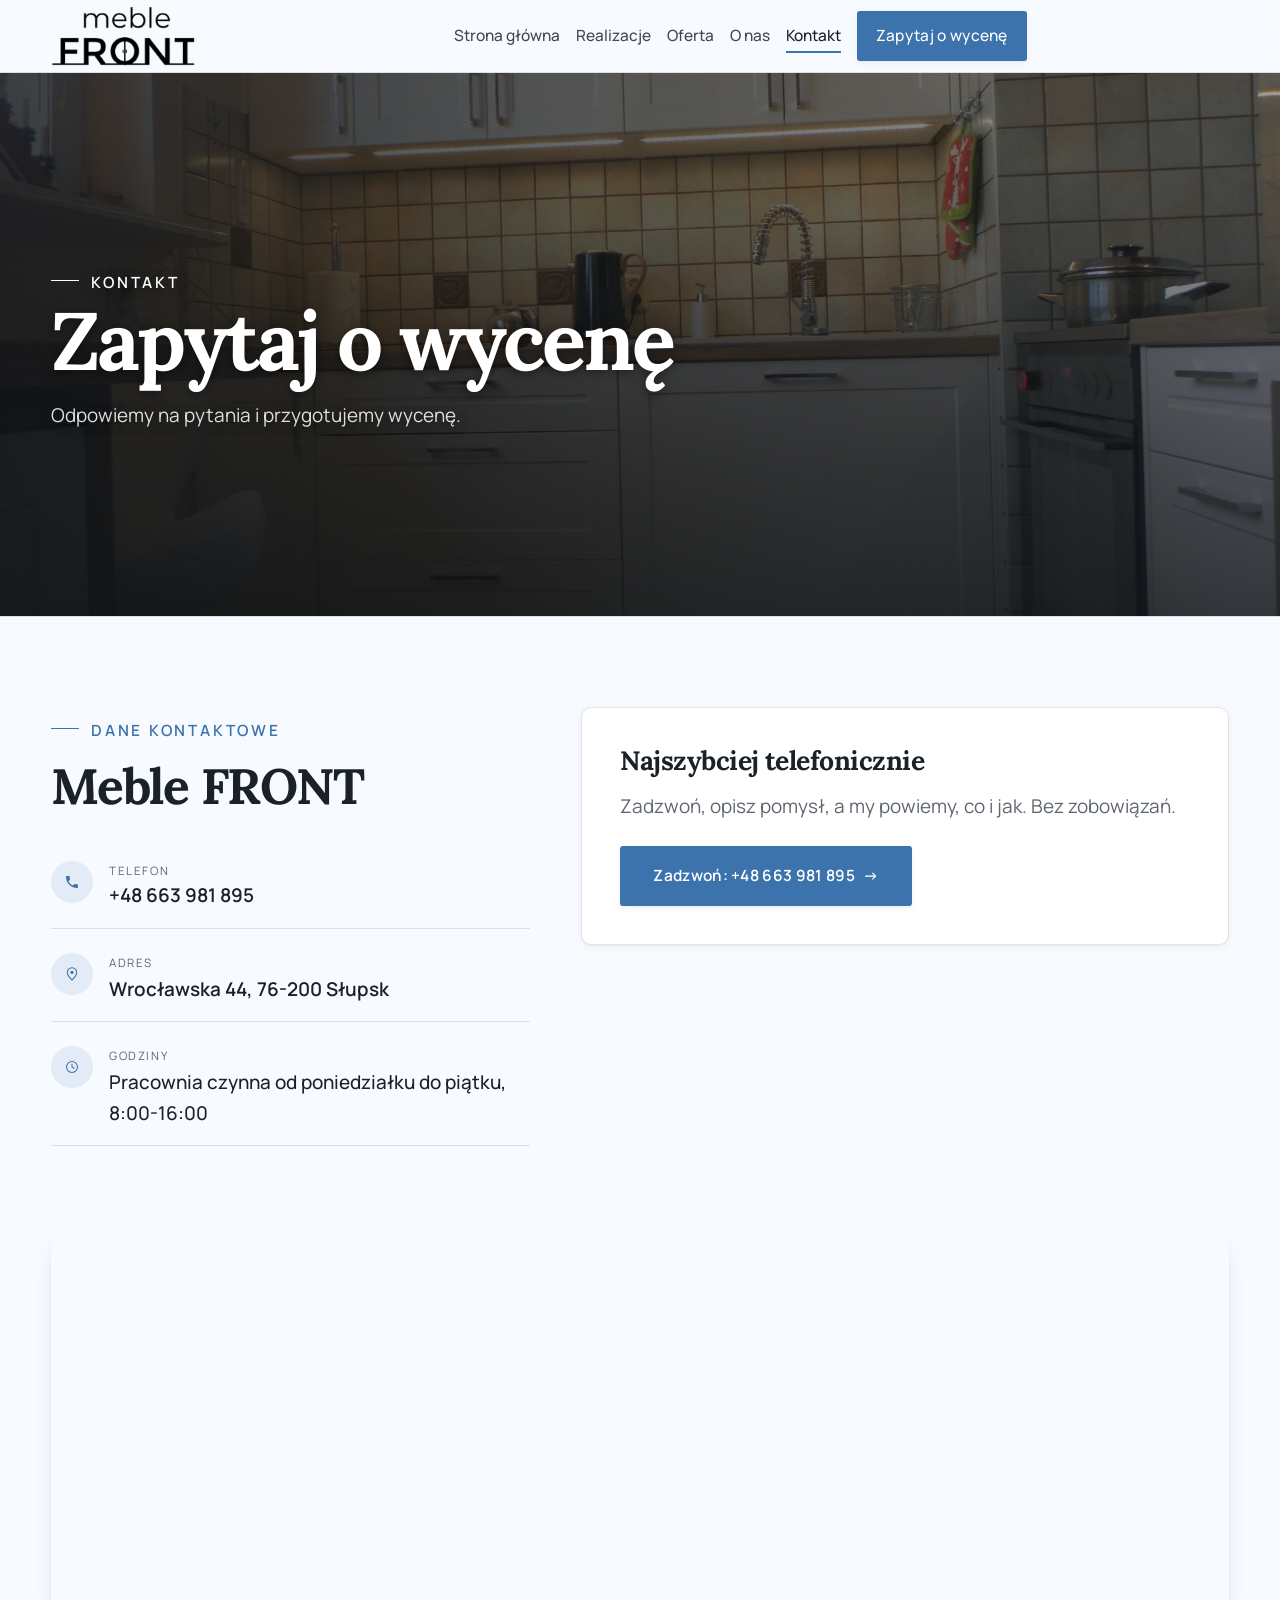
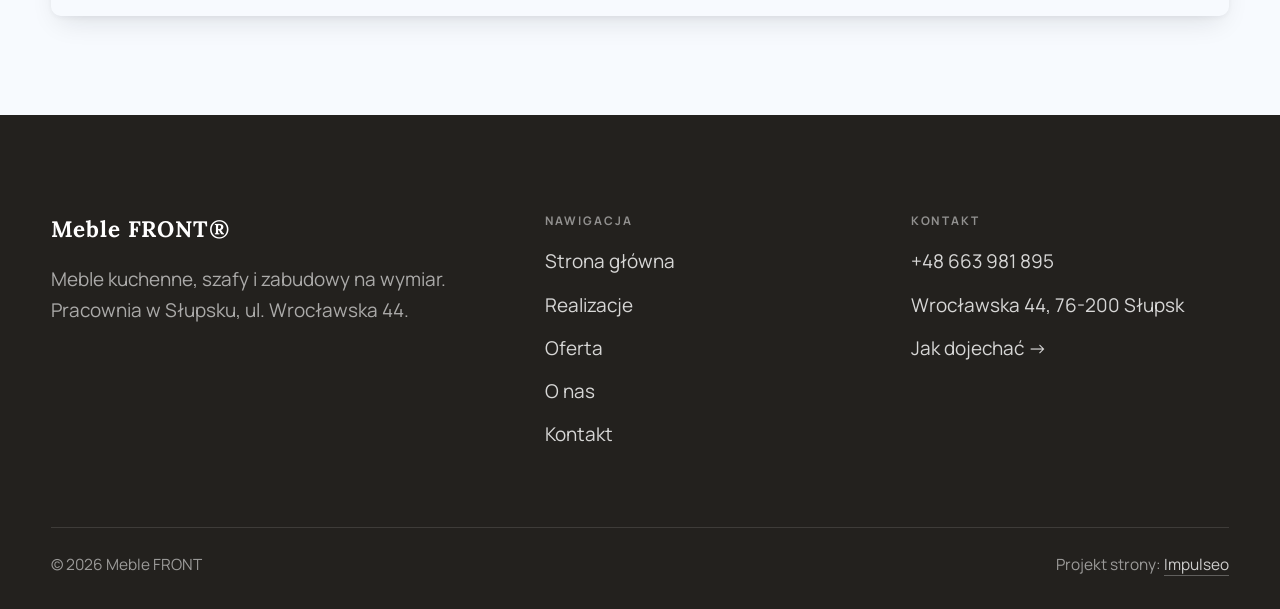
==== commit 5adbe460: "Podkreslenie marki tylko pod napisem (specyficznosc selektora) Co-Authored-By: Claude Opus 5 (1M con" ====
--- a/kontakt.html
+++ b/kontakt.html
@@ -17,7 +17,7 @@
 <link rel="preconnect" href="https://fonts.googleapis.com">
 <link rel="preconnect" href="https://fonts.gstatic.com" crossorigin>
 <link href="https://fonts.googleapis.com/css2?family=Lora:wght@500;600;700&family=Manrope:wght@400;500;600&display=swap" rel="stylesheet">
-<link rel="stylesheet" href="assets/styles.css?v=8">
+<link rel="stylesheet" href="assets/styles.css?v=9">
 </head>
 <body>
 
--- a/assets/styles.css
+++ b/assets/styles.css
@@ -1371,3 +1371,8 @@
 /* Lekcja 2026-08-06-012: `.nav a` (specyficzność 0,3,2) bije `.btn` i przycisk w menu
    dostawał ciasny padding — „Zapytaj o wycenę" wyglądał jak przyklejony do ramki. */
 .nav .nav-links a.btn{padding:11px 18px}
+
+/* Podkreślenie ma kończyć się na literach, nie ciągnąć przez cały wiersz:
+   reguła `.bm-line > span{display:block}` (0,3,1) bije samą klasę (0,3,0), więc
+   inline-block trzeba nadać z tą samą siłą selektora. */
+.hero-cine .brandmark .bm-line > span.bm-nazwa{display:inline-block}
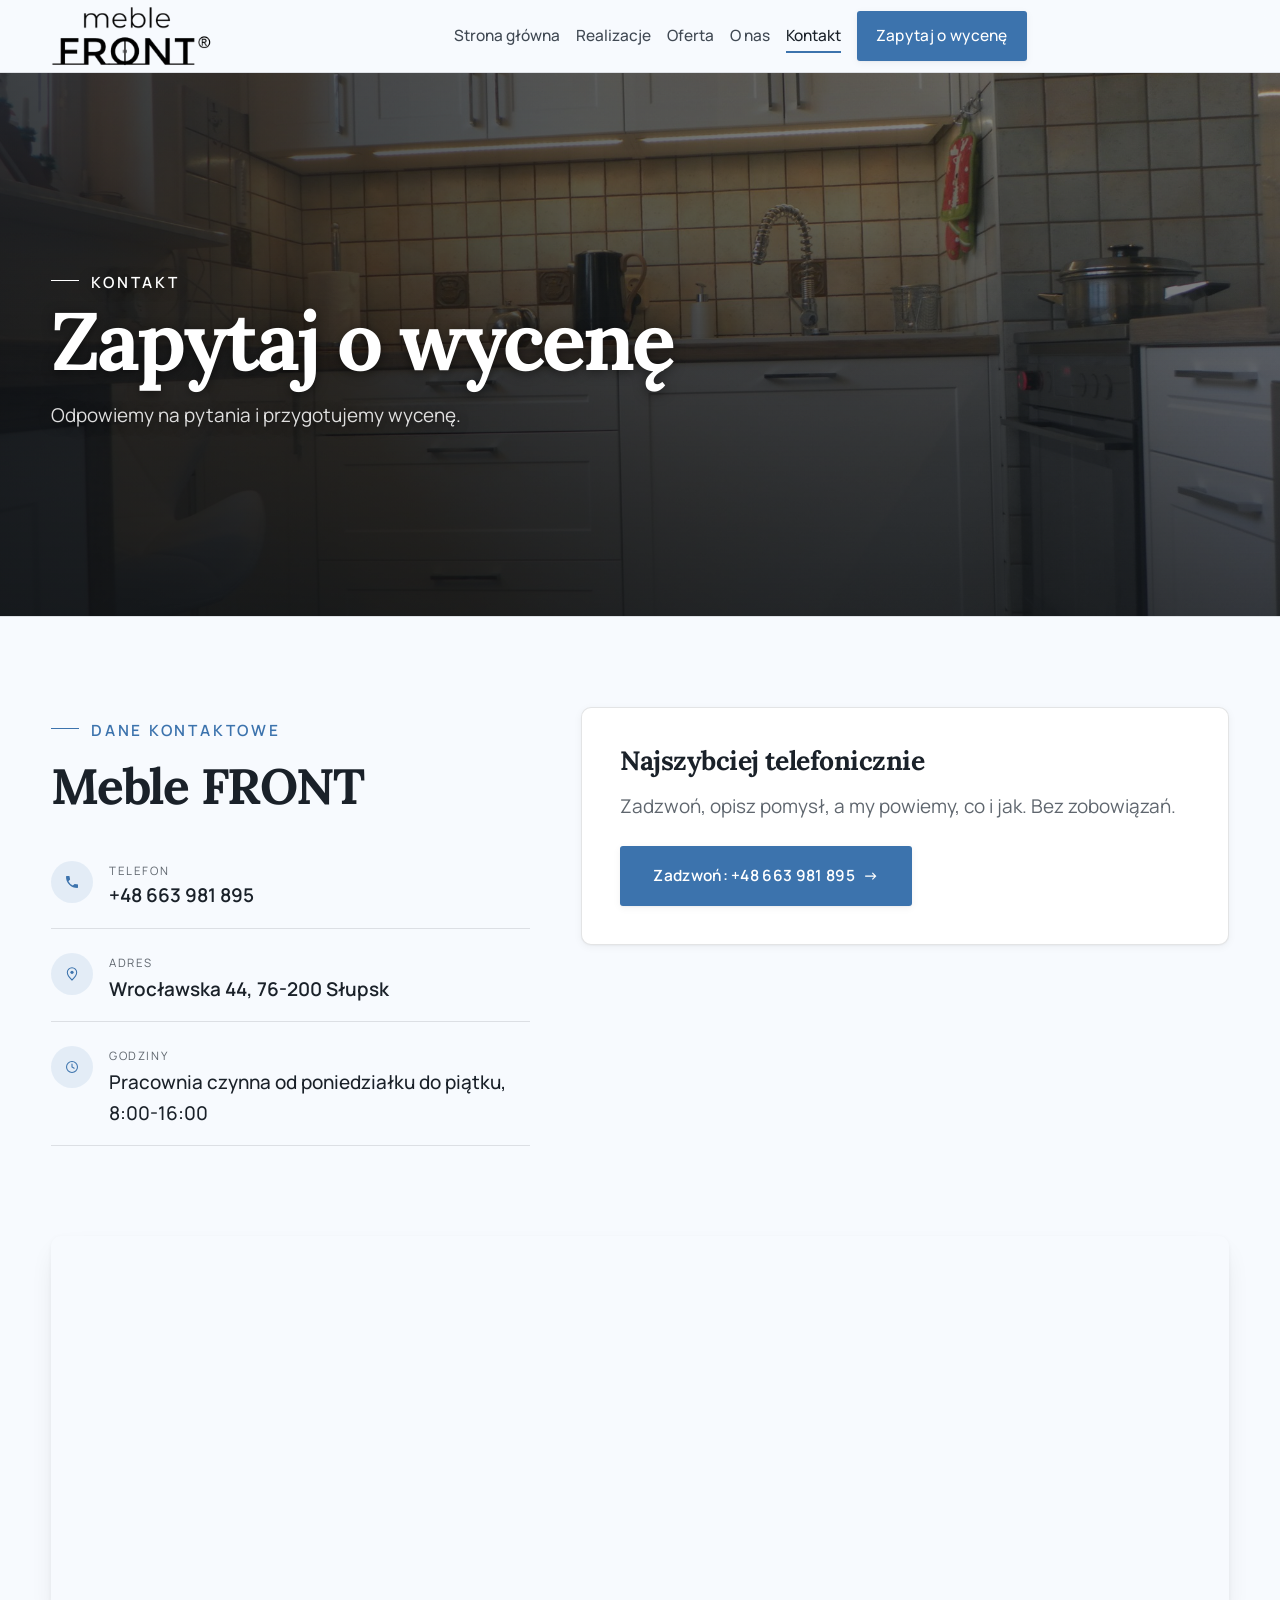
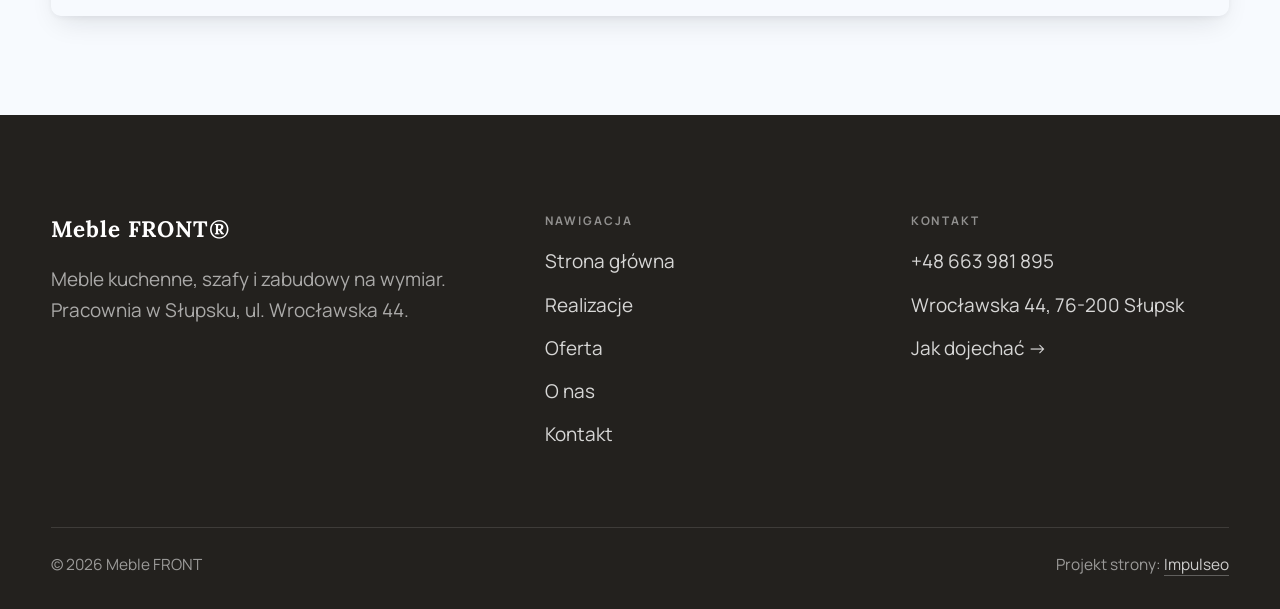
==== commit e0397eaa: "Znak (R) w samym logo (nagłówek) — prosba klienta Co-Authored-By: Claude Opus 5 (1M context) <norepl" ====
--- a/kontakt.html
+++ b/kontakt.html
@@ -17,13 +17,13 @@
 <link rel="preconnect" href="https://fonts.googleapis.com">
 <link rel="preconnect" href="https://fonts.gstatic.com" crossorigin>
 <link href="https://fonts.googleapis.com/css2?family=Lora:wght@500;600;700&family=Manrope:wght@400;500;600&display=swap" rel="stylesheet">
-<link rel="stylesheet" href="assets/styles.css?v=9">
+<link rel="stylesheet" href="assets/styles.css?v=10">
 </head>
 <body>
 
 <header class="nav">
   <div class="wrap nav-inner">
-    <a class="brand brand-has-logo" href="index.html"><img class="brand-logo" src="img/logo.png" alt="Meble FRONT"></a>
+    <a class="brand brand-has-logo" href="index.html"><img class="brand-logo" src="img/logo-r.png" alt="Meble FRONT"></a>
     <nav class="nav-links">
       <a href="index.html">Strona główna</a>
       <a href="realizacje.html">Realizacje</a>
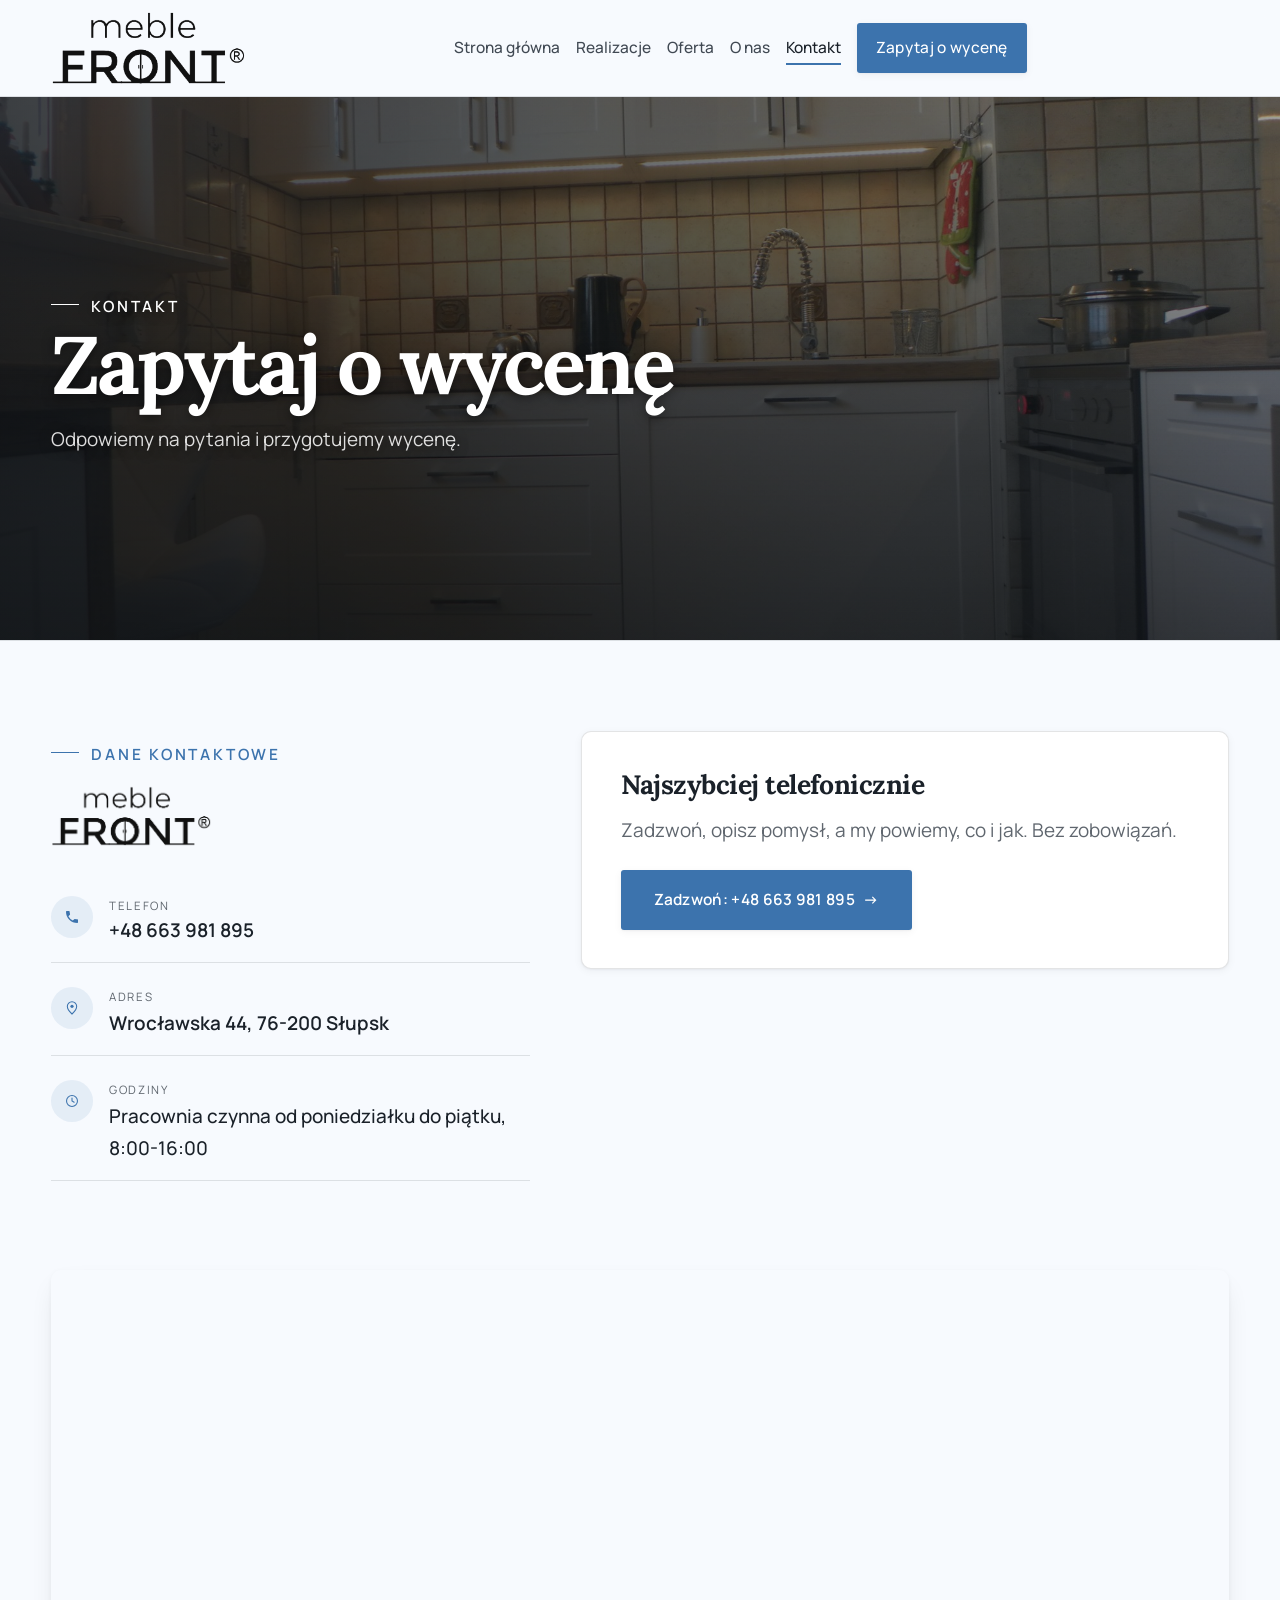
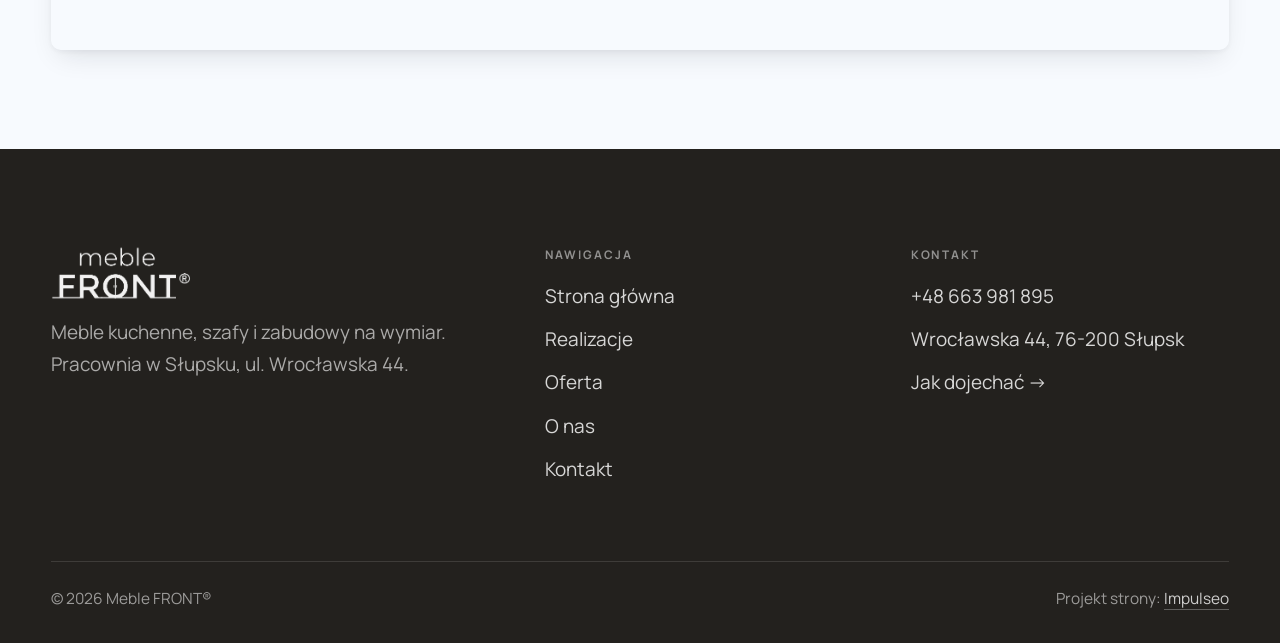
==== commit 854254dc: "Wejście z logo na środek + logo zamiast napisu (prośby Dawida, Meet 11.08) - pierwszy ekran: wielkie" ====
--- a/kontakt.html
+++ b/kontakt.html
@@ -17,9 +17,44 @@
 <link rel="preconnect" href="https://fonts.googleapis.com">
 <link rel="preconnect" href="https://fonts.gstatic.com" crossorigin>
 <link href="https://fonts.googleapis.com/css2?family=Lora:wght@500;600;700&family=Manrope:wght@400;500;600&display=swap" rel="stylesheet">
-<link rel="stylesheet" href="assets/styles.css?v=10">
+<link rel="stylesheet" href="assets/styles.css?v=12">
+<script>
+/* WEJŚCIE Z LOGO (prośba Dawida 11.08.2026) — skrypt w <head>, żeby strona nie mignęła
+   przed zasłoną. Overlay w CSS jest domyślnie wyłączony; włącza go dopiero ta klasa,
+   więc przy wyłączonym JS wejścia po prostu nie ma i nic się nie blokuje.
+   Pokazujemy RAZ na wizytę, nie przy każdej podstronie. */
+(function(){
+  try{
+    var h0 = document.documentElement;
+    h0.classList.add('js-on');   /* bez skryptu logo w rogu ma zostać widoczne */
+    if (matchMedia('(prefers-reduced-motion:reduce)').matches) return;
+    /* ?intro na końcu adresu = wejście zagra jeszcze raz (do pokazywania klientowi) */
+    var znowu = location.search.indexOf('intro') > -1;
+    if (!znowu && sessionStorage.getItem('mf-intro')) return;
+    sessionStorage.setItem('mf-intro','1');
+    var h = document.documentElement;
+    h.classList.add('intro-on');
+    var zdjete = false;
+    function koniec(){
+      if (zdjete) return; zdjete = true;
+      h.classList.add('intro-out');
+      try { document.dispatchEvent(new CustomEvent('intro:end')); } catch(e){}
+      setTimeout(function(){ h.classList.remove('intro-on','intro-out'); }, 800);
+    }
+    setTimeout(koniec, 2150);
+    /* twardy bezpiecznik: cokolwiek by nie padło, po 4 s zasłony nie ma */
+    setTimeout(function(){ h.classList.remove('intro-on','intro-out'); }, 4000);
+    document.addEventListener('click', koniec);
+    window.addEventListener('wheel', koniec, {passive:true});
+    window.addEventListener('touchstart', koniec, {passive:true});
+    window.addEventListener('keydown', koniec);
+  }catch(e){}
+})();
+</script>
 </head>
 <body>
+<div id="intro" aria-hidden="true"></div>
+
 
 <header class="nav">
   <div class="wrap nav-inner">
@@ -48,7 +83,7 @@
   <div class="wrap contact-grid">
     <div class="reveal">
       <span class="eyebrow">Dane kontaktowe</span>
-      <h2 style="margin:var(--space-4) 0 var(--space-6)">Meble FRONT</h2>
+      <img class="kontakt-logo" src="img/logo-r.png" alt="Meble FRONT">
       <div class="info-list">
         <div class="info-row"><div class="ic"><svg class="ico-tel" width="16" height="16" viewBox="0 0 24 24" fill="none" aria-hidden="true"><path d="M6.6 10.8a15.5 15.5 0 0 0 6.6 6.6l2.2-2.2a1 1 0 0 1 1-.24 11.4 11.4 0 0 0 3.6.58 1 1 0 0 1 1 1V20a1 1 0 0 1-1 1A17 17 0 0 1 3 4a1 1 0 0 1 1-1h3.5a1 1 0 0 1 1 1c0 1.25.2 2.46.58 3.6a1 1 0 0 1-.25 1l-2.23 2.2Z" fill="currentColor"/></svg></div><div><div class="lbl">Telefon</div><a class="val" href="tel:+48663981895">+48 663 981 895</a></div></div>
         <div class="info-row"><div class="ic"><svg class="ico-pin" width="16" height="16" viewBox="0 0 24 24" fill="none" aria-hidden="true"><path d="M12 21s7-6.1 7-11.5A7 7 0 0 0 5 9.5C5 14.9 12 21 12 21Z" stroke="currentColor" stroke-width="1.6" fill="none"/><circle cx="12" cy="9.5" r="2.4" fill="currentColor"/></svg></div><div><div class="lbl">Adres</div><div class="val">Wrocławska 44, 76-200 Słupsk</div></div></div>
@@ -74,7 +109,7 @@
   <div class="wrap">
     <div class="foot-grid">
       <div class="foot-brand">
-        <div class="name">Meble FRONT&#174;</div>
+        <img class="foot-logo" src="img/logo-r.png" alt="Meble FRONT">
         <p>Meble kuchenne, szafy i zabudowy na wymiar. Pracownia w Słupsku, ul. Wrocławska 44.</p>
       </div>
       <div class="foot-col">
@@ -93,7 +128,7 @@
       </div>
     </div>
     <div class="foot-bot">
-      <span>© 2026 Meble FRONT</span>
+      <span>© 2026 Meble FRONT&#174;</span>
       <span>Projekt strony: <a class="foot-credit" href="https://impulseo.pl" target="_blank" rel="noopener">Impulseo</a></span>
     </div>
   </div>
--- a/assets/styles.css
+++ b/assets/styles.css
@@ -1376,3 +1376,145 @@
    reguła `.bm-line > span{display:block}` (0,3,1) bije samą klasę (0,3,0), więc
    inline-block trzeba nadać z tą samą siłą selektora. */
 .hero-cine .brandmark .bm-line > span.bm-nazwa{display:inline-block}
+
+/* ============================================================
+   ZNAK FIRMOWY: WEJŚCIE NA ŚRODEK + LOGO ZAMIAST NAPISU
+   (Dawid, Meet 11.08.2026 — druga wersja, po obejrzeniu pierwszej)
+   Zamysł: wejście nie jest osobną planszą, tylko PIERWSZYM EKRANEM strony.
+   Wielkie logo stoi na zasłonie, zjeżdża do swojego miejsca w hero i w locie
+   przechodzi z czerni na biel, bo ląduje na zdjęciu. Logo w lewym górnym rogu
+   pokazuje się dopiero wtedy, gdy to wielkie zniknie z ekranu.
+   ============================================================ */
+
+/* ---------- 1) NAGŁÓWEK: logo większe, pasek rośnie razem z nim ---------- */
+.nav-inner{height:96px}
+.nav.is-stuck .nav-inner{height:76px}
+.brand-logo{height:78px;max-width:360px}
+.nav.is-stuck .brand-logo{height:60px}
+@media(max-width:920px){.nav-inner{height:82px}.brand-logo{height:64px;max-width:280px}}
+@media(max-width:680px){
+  .nav-inner{height:74px}
+  .brand-logo{height:56px;max-width:230px}
+  .nav.is-stuck .nav-inner{height:66px}
+  .nav.is-stuck .brand-logo{height:48px}
+}
+
+/* Logo w rogu ustępuje, dopóki wielkie logo stoi na ekranie — inaczej ta sama
+   marka wisi dwa razy naraz. Ukrywamy TYLKO gdy działa skrypt (`.js-on`): bez
+   niego nie ma kto z powrotem go pokazać, więc lepiej niech po prostu jest. */
+.nav .brand{transition:opacity .5s var(--ease,ease), transform .5s var(--ease,ease)}
+.js-on body.ma-znak-w-hero .nav .brand{opacity:0;transform:translateY(-12px);pointer-events:none}
+.js-on body.ma-znak-w-hero.znak-poza-ekranem .nav .brand{opacity:1;transform:none;pointer-events:auto}
+
+/* ---------- 2) PIERWSZY EKRAN: wszystko na środku ---------- */
+.hero-srodek .wrap{display:flex;justify-content:center}
+.hero-srodek .hero-copy{
+  max-width:820px;text-align:center;
+  display:flex;flex-direction:column;align-items:center;
+}
+/* Gradient bazowy przyciemniał LEWĄ stronę (pod tekst z lewej). Przy treści na
+   środku trzeba przyciemnić równomiernie, inaczej biały napis siada na jasnym
+   fragmencie zdjęcia i przestaje być czytelny. */
+.hero-srodek::after{
+  /* Dwie warstwy: winieta pod samym znakiem + równomierne przyciemnienie całości.
+     Bez winiety białe logo lądowało na białym froncie szafki i znikało — sam cień
+     tego nie ratował (sprawdzone na zrzucie). */
+  background:
+    radial-gradient(62% 48% at 50% 42%, rgba(10,14,19,.58) 0%, rgba(10,14,19,.30) 58%, rgba(10,14,19,0) 100%),
+    linear-gradient(180deg,rgba(13,18,23,.50) 0%,rgba(13,18,23,.32) 42%,rgba(13,18,23,.72) 100%)
+}
+/* Krótki tekst pod logo. Celowo DROBNY: znakiem głównym jest logo, tekst ma
+   tylko dopowiedzieć co i gdzie (i nieść frazę dla Google, bo duży nagłówek znikł). */
+.hero-srodek h1{
+  font-family:var(--font-body);
+  font-size:clamp(1.05rem,.86rem + .82vw,1.5rem);
+  font-weight:500;letter-spacing:.03em;line-height:1.4;
+  margin:0 0 var(--space-7);max-width:26ch;
+}
+.hero-srodek .hero-actions{justify-content:center}
+.hero-srodek .hero-ocena{
+  margin-top:var(--space-6);color:#fff;font-weight:600;letter-spacing:.02em;opacity:.92
+}
+
+/* ---------- 3) ZNAK FIRMOWY W HERO (dwie warstwy koloru) ---------- */
+.hero-mark{
+  position:relative;display:block;
+  width:min(44vw,420px);margin:0 0 var(--space-6);
+  transform-origin:center center;
+  transition:transform 1.15s cubic-bezier(.16,.84,.44,1), opacity .8s ease;
+  --intro-skala:1.5;
+}
+.hero-mark img{display:block;width:100%;height:auto;transition:opacity .5s ease .3s}
+.hero-mark .mark-jasne{
+  position:absolute;inset:0;
+  filter:brightness(0) invert(1) drop-shadow(0 4px 34px rgba(0,0,0,.72)) drop-shadow(0 1px 3px rgba(0,0,0,.45));
+}
+/* stan spoczynkowy: na zdjęciu widać wersję białą */
+.hero-mark .mark-ciemne{opacity:0}
+.hero-mark .mark-jasne{opacity:1}
+@media(max-width:680px){
+  .hero-mark{width:min(70vw,340px);--intro-skala:1.26}
+  .hero-srodek h1{margin-bottom:var(--space-6)}
+}
+
+/* ---------- 4) WEJŚCIE: zasłona + logo na środku okna ----------
+   Zasłona jest domyślnie WYŁĄCZONA (display:none) i włącza ją dopiero skrypt
+   w <head>. Przy wyłączonym JS albo przy błędzie nikt nie utknie na pustym ekranie.
+   Przesunięcie w pionie (--intro-dy) liczy skrypt: mierzy, ile brakuje logo do
+   środka okna. Na sztywno wpisać się nie da — zależy od wysokości okna i paska. */
+#intro{display:none}
+.intro-on #intro{
+  display:block;position:fixed;inset:0;z-index:100;
+  background:var(--paper);opacity:1;transition:opacity .85s ease;
+}
+.intro-on.intro-out #intro{opacity:0;pointer-events:none}
+.intro-on body{overflow:hidden}
+
+/* logo musi być NAD zasłoną (dlatego wyższy z-index niż #intro) */
+.intro-on .hero-srodek .wrap{z-index:101}
+.intro-on:not(.intro-out) .hero-mark{
+  transform:translateY(calc(var(--intro-dy,0px) + 18px)) scale(calc(var(--intro-skala) * .97));
+  opacity:0;
+}
+.intro-on:not(.intro-out) .hero-mark.mark-wszedl{
+  transform:translateY(var(--intro-dy,0px)) scale(var(--intro-skala));
+  opacity:1;
+}
+/* na zasłonie widać wersję czarną; po jej zdjęciu przechodzi w białą */
+.intro-on:not(.intro-out) .hero-mark .mark-ciemne{opacity:1}
+.intro-on:not(.intro-out) .hero-mark .mark-jasne{opacity:0}
+
+/* tekst, przyciski i ocena wchodzą kaskadą DOPIERO po zdjęciu zasłony */
+.hero-srodek h1,.hero-srodek .hero-actions,.hero-srodek .hero-ocena{
+  transition:opacity .75s ease, transform .75s cubic-bezier(.16,.84,.44,1);
+}
+.hero-srodek h1{transition-delay:.5s}
+.hero-srodek .hero-actions{transition-delay:.68s}
+.hero-srodek .hero-ocena{transition-delay:.86s}
+.intro-on:not(.intro-out) .hero-srodek h1,
+.intro-on:not(.intro-out) .hero-srodek .hero-actions,
+.intro-on:not(.intro-out) .hero-srodek .hero-ocena{
+  opacity:0;transform:translateY(12px);transition-delay:0s;
+}
+/* pomiar pozycji docelowej: skrypt na moment zdejmuje przesunięcie */
+.hero-mark.mierze{transform:none !important;transition:none !important}
+
+@media (prefers-reduced-motion:reduce){
+  .intro-on #intro{display:none}
+  .intro-on body{overflow:auto}
+  .hero-mark,.hero-srodek h1,.hero-srodek .hero-actions,.hero-srodek .hero-ocena{
+    transition:none !important;transform:none !important;opacity:1 !important
+  }
+}
+
+/* ---------- 5) LOGO ZAMIAST NAPISU W POZOSTAŁYCH MIEJSCACH ---------- */
+.foot-brand .foot-logo{
+  display:block;height:56px;width:auto;max-width:260px;
+  filter:brightness(0) invert(1);opacity:.94;
+}
+@media(max-width:680px){.foot-brand .foot-logo{height:46px}}
+.contact-grid .kontakt-logo{
+  display:block;height:64px;width:auto;max-width:290px;
+  margin:var(--space-4) 0 var(--space-6);
+}
+@media(max-width:680px){.contact-grid .kontakt-logo{height:52px}}
